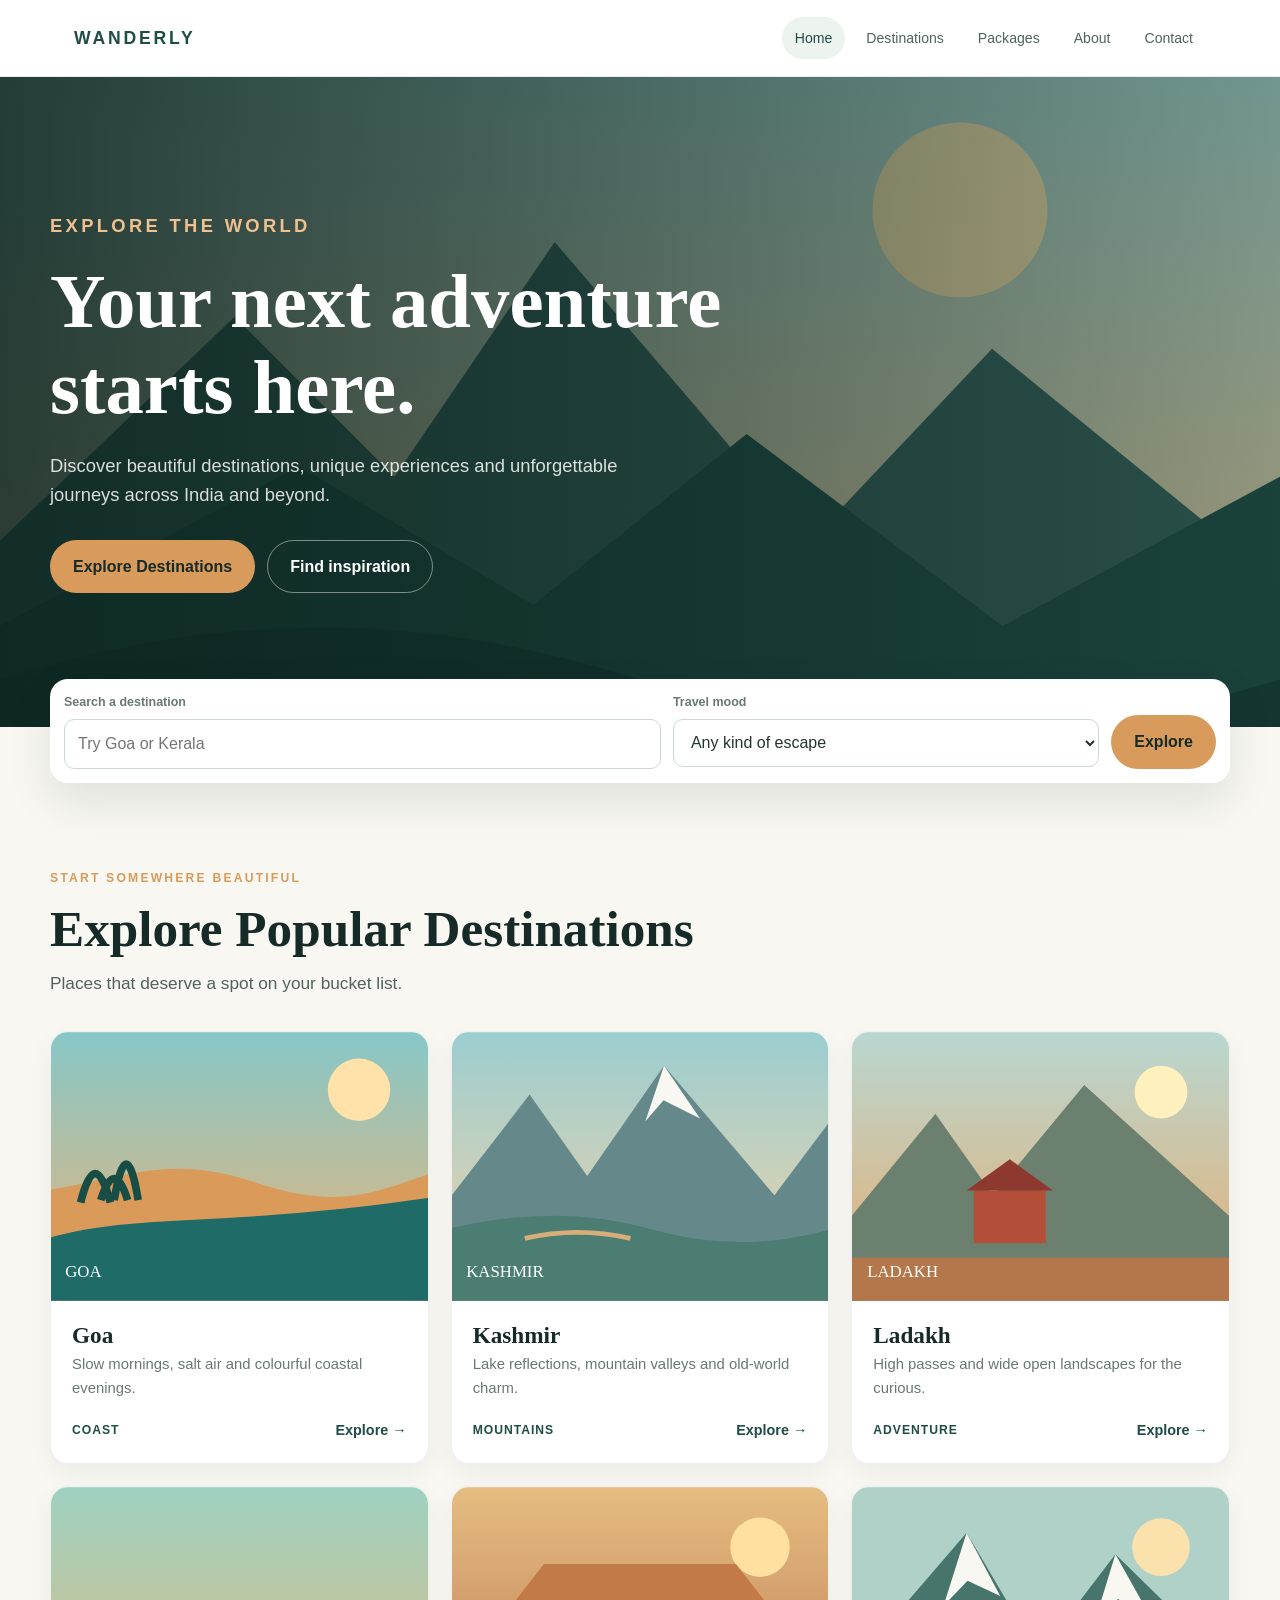
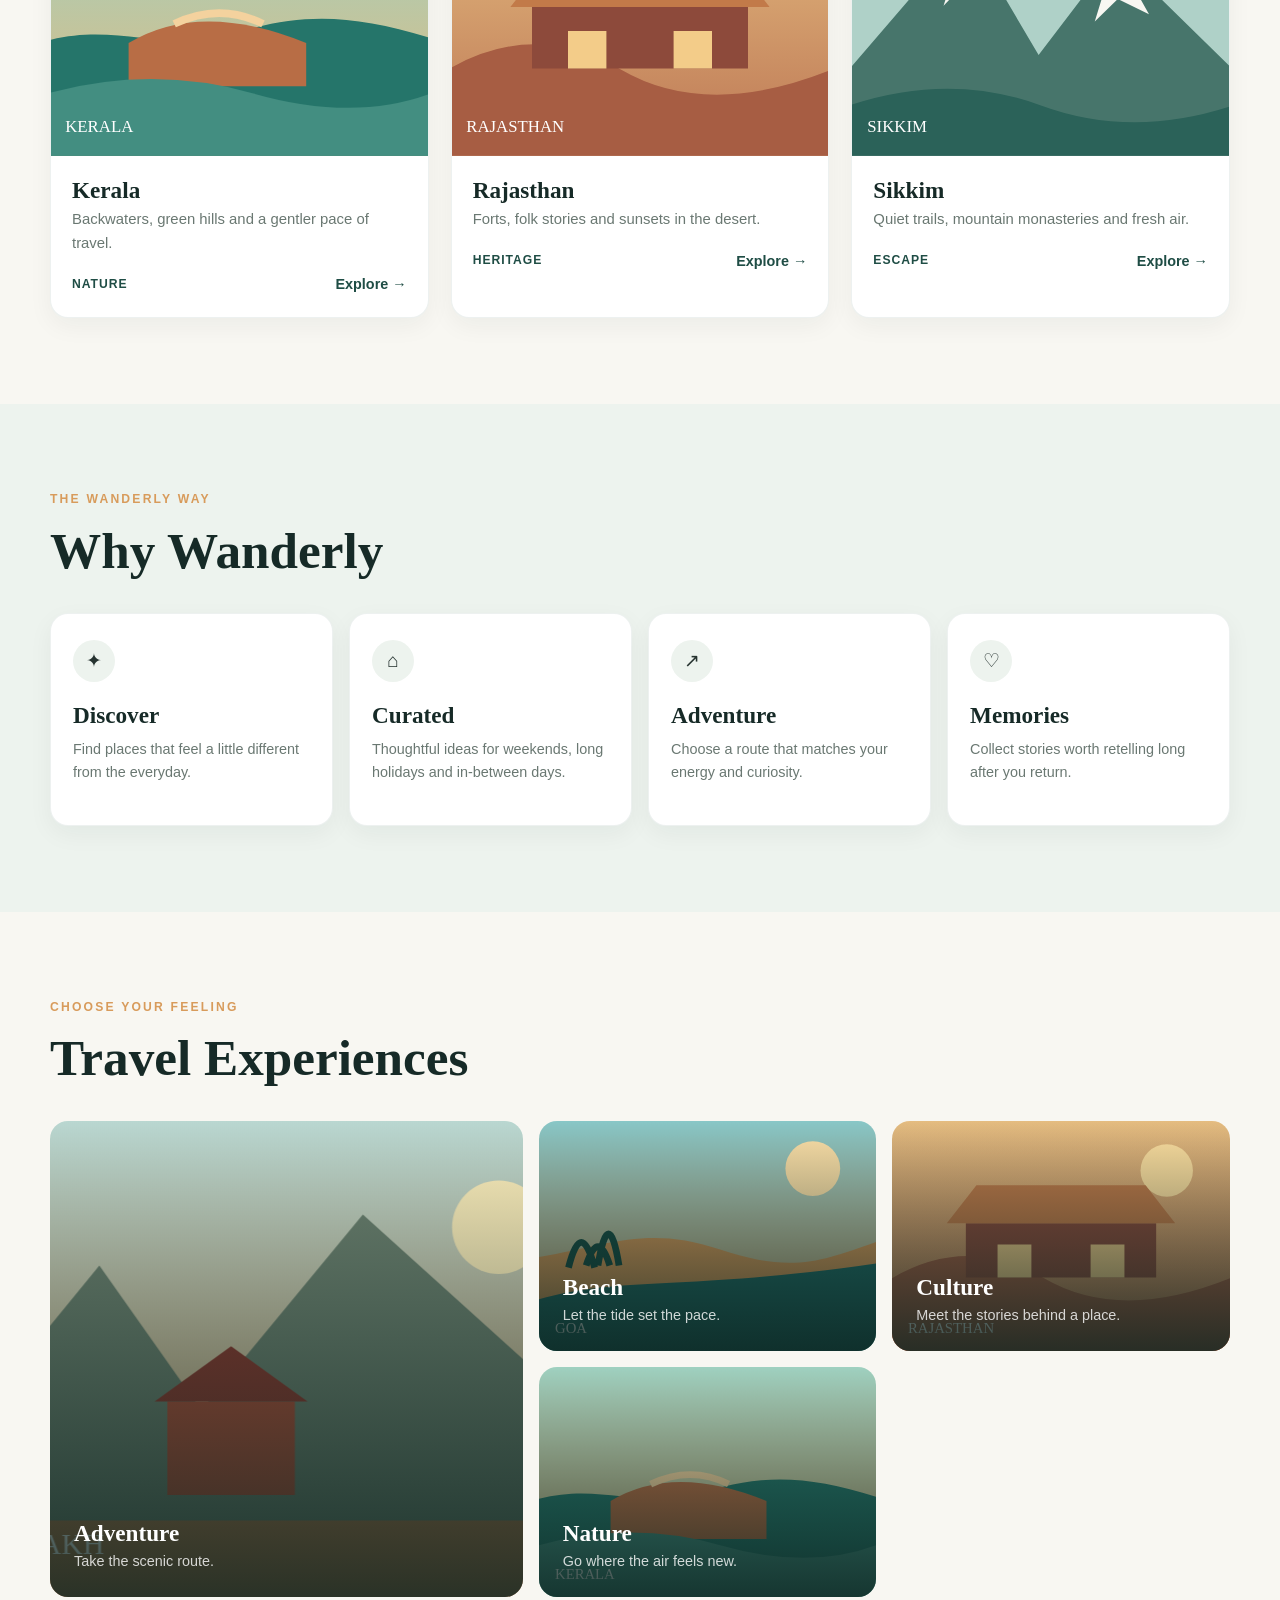
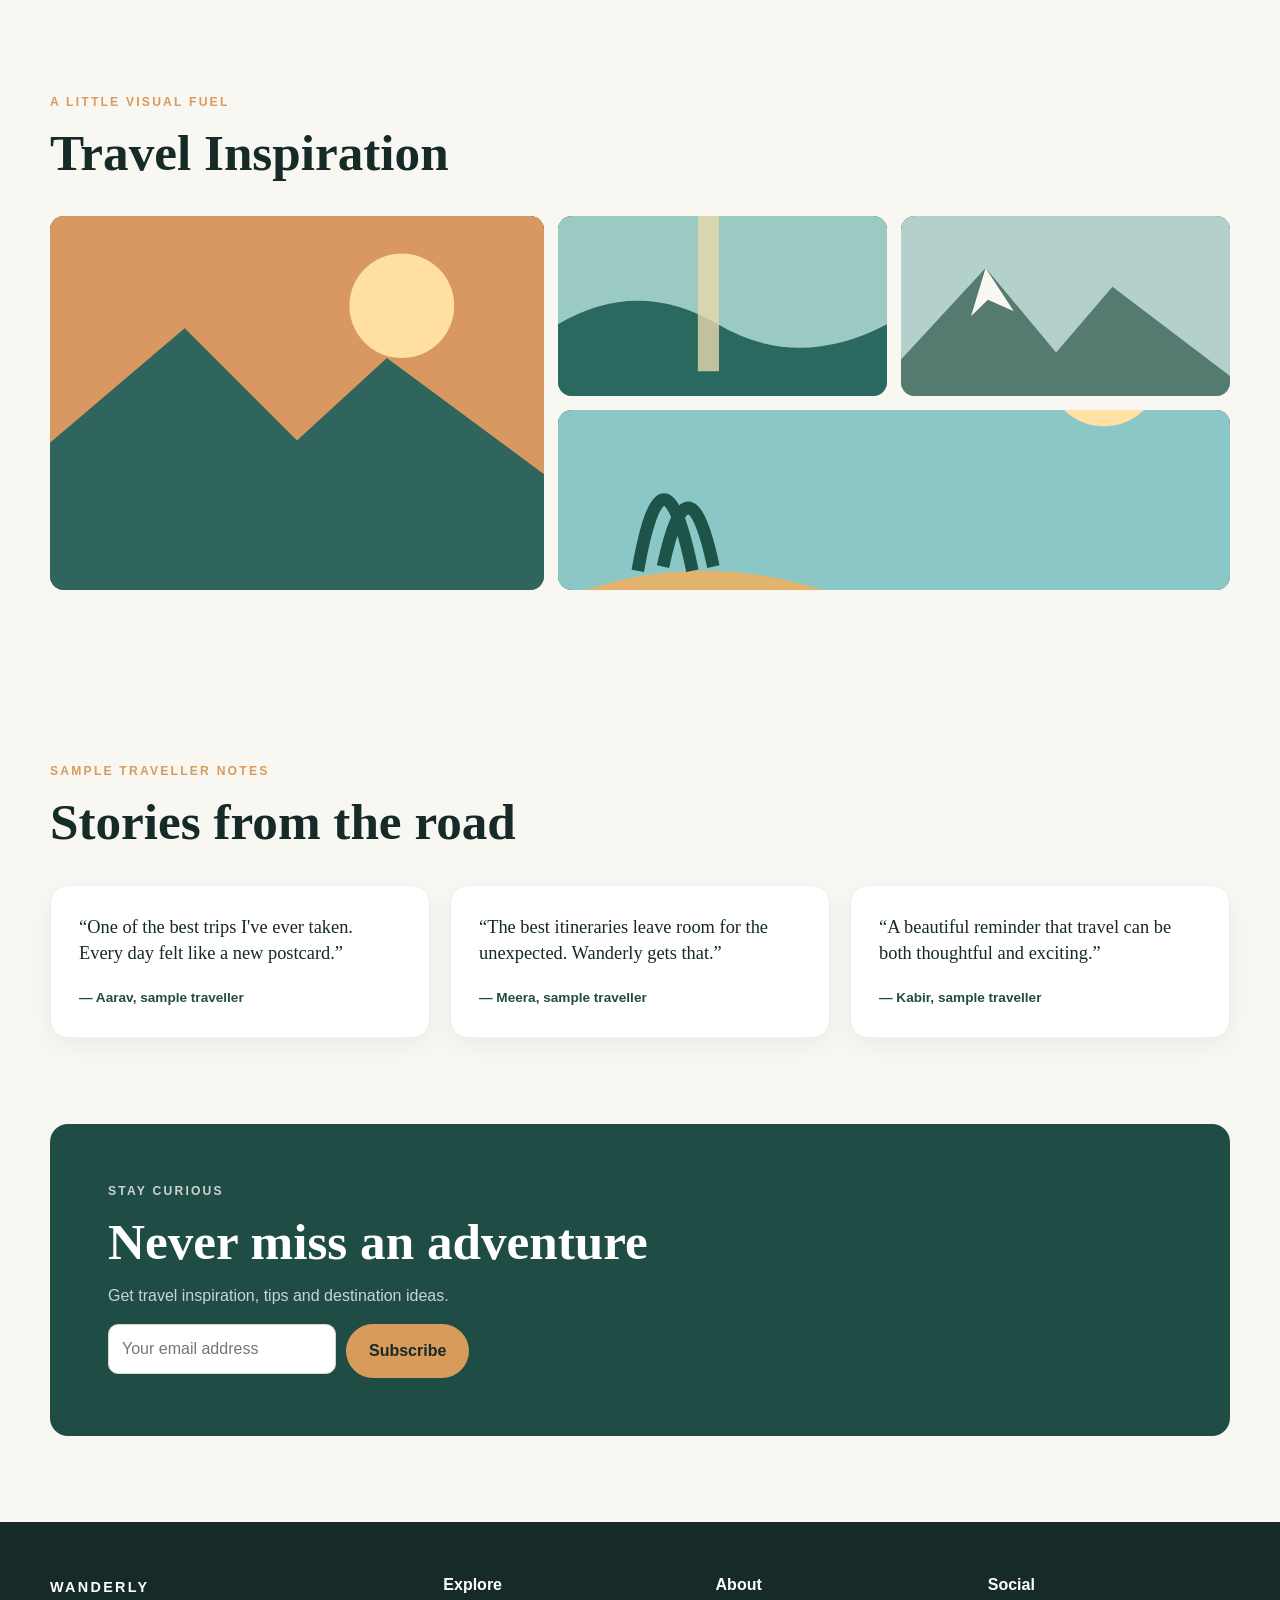
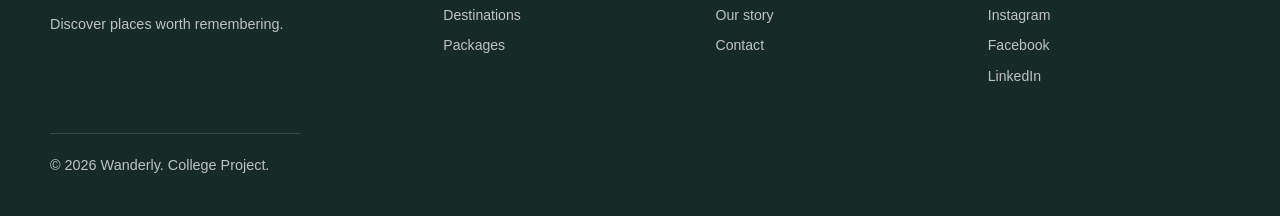
==== index.html @ ec9c9dff "Add Wanderly travel website" ====
<!DOCTYPE html>
<html lang="en">
<head>
  <meta charset="UTF-8">
  <meta name="viewport" content="width=device-width, initial-scale=1.0">
  <meta name="description" content="Wanderly is a student-designed travel explorer for discovering beautiful places in India.">
  <title>Wanderly | Discover places worth remembering</title>
  <link rel="stylesheet" href="css/style.css">
</head>
<body>
  <header class="site-header">
    <nav class="navbar" aria-label="Main navigation">
      <a class="brand" href="index.html">WANDERLY</a>
      <ul class="nav-links">
        <li><a class="active" href="index.html">Home</a></li><li><a href="destinations.html">Destinations</a></li><li><a href="packages.html">Packages</a></li><li><a href="about.html">About</a></li><li><a href="contact.html">Contact</a></li>
      </ul>
    </nav>
  </header>

  <main>
    <section class="hero">
      <div class="container">
        <p class="eyebrow">Explore the world</p>
        <h1>Your next adventure starts here.</h1>
        <p>Discover beautiful destinations, unique experiences and unforgettable journeys across India and beyond.</p>
        <div class="hero-actions"><a class="button" href="destinations.html">Explore Destinations</a><a class="button secondary" href="#inspiration">Find inspiration</a></div>
      </div>
    </section>

    <section class="quick-explore" aria-label="Quick destination search">
      <div class="container">
        <form class="explore-form" action="destinations.html" method="get">
          <label><span>Search a destination</span><input type="search" name="destination" placeholder="Try Goa or Kerala"></label>
          <label><span>Travel mood</span><select name="mood"><option>Any kind of escape</option><option>Beach break</option><option>Mountain air</option><option>Culture and heritage</option></select></label>
          <button class="button" type="submit">Explore</button>
        </form>
      </div>
    </section>

    <section class="section" id="destinations">
      <div class="container">
        <div class="section-heading"><p class="eyebrow">Start somewhere beautiful</p><h2>Explore Popular Destinations</h2><p class="lead">Places that deserve a spot on your bucket list.</p></div>
        <div class="card-grid">
          <article class="destination-card"><img class="card-image" src="images/goa.svg" alt="Illustrated placeholder artwork for Goa"><div class="card-body"><h3>Goa</h3><p>Slow mornings, salt air and colourful coastal evenings.</p><div class="card-meta"><span class="category">Coast</span><a class="text-link" href="destination-goa.html">Explore &rarr;</a></div></div></article>
          <article class="destination-card"><img class="card-image" src="images/kashmir.svg" alt="Illustrated placeholder artwork for Kashmir"><div class="card-body"><h3>Kashmir</h3><p>Lake reflections, mountain valleys and old-world charm.</p><div class="card-meta"><span class="category">Mountains</span><a class="text-link" href="destination-kashmir.html">Explore &rarr;</a></div></div></article>
          <article class="destination-card"><img class="card-image" src="images/ladakh.svg" alt="Illustrated placeholder artwork for Ladakh"><div class="card-body"><h3>Ladakh</h3><p>High passes and wide open landscapes for the curious.</p><div class="card-meta"><span class="category">Adventure</span><a class="text-link" href="destinations.html">Explore &rarr;</a></div></div></article>
          <article class="destination-card"><img class="card-image" src="images/kerala.svg" alt="Illustrated placeholder artwork for Kerala"><div class="card-body"><h3>Kerala</h3><p>Backwaters, green hills and a gentler pace of travel.</p><div class="card-meta"><span class="category">Nature</span><a class="text-link" href="destinations.html">Explore &rarr;</a></div></div></article>
          <article class="destination-card"><img class="card-image" src="images/rajasthan.svg" alt="Illustrated placeholder artwork for Rajasthan"><div class="card-body"><h3>Rajasthan</h3><p>Forts, folk stories and sunsets in the desert.</p><div class="card-meta"><span class="category">Heritage</span><a class="text-link" href="destination-rajasthan.html">Explore &rarr;</a></div></div></article>
          <article class="destination-card"><img class="card-image" src="images/sikkim.svg" alt="Illustrated placeholder artwork for Sikkim"><div class="card-body"><h3>Sikkim</h3><p>Quiet trails, mountain monasteries and fresh air.</p><div class="card-meta"><span class="category">Escape</span><a class="text-link" href="destinations.html">Explore &rarr;</a></div></div></article>
        </div>
      </div>
    </section>

    <section class="section" style="background:#edf3ee">
      <div class="container"><div class="section-heading"><p class="eyebrow">The Wanderly way</p><h2>Why Wanderly</h2></div><div class="feature-grid">
        <article class="feature-card"><div class="feature-icon">✦</div><h3>Discover</h3><p>Find places that feel a little different from the everyday.</p></article>
        <article class="feature-card"><div class="feature-icon">⌂</div><h3>Curated</h3><p>Thoughtful ideas for weekends, long holidays and in-between days.</p></article>
        <article class="feature-card"><div class="feature-icon">↗</div><h3>Adventure</h3><p>Choose a route that matches your energy and curiosity.</p></article>
        <article class="feature-card"><div class="feature-icon">♡</div><h3>Memories</h3><p>Collect stories worth retelling long after you return.</p></article>
      </div></div>
    </section>

    <section class="section"><div class="container"><div class="section-heading"><p class="eyebrow">Choose your feeling</p><h2>Travel Experiences</h2></div><div class="experience-grid">
      <article class="experience-card"><div><h3>Adventure</h3><p>Take the scenic route.</p></div></article><article class="experience-card"><div><h3>Beach</h3><p>Let the tide set the pace.</p></div></article><article class="experience-card"><div><h3>Culture</h3><p>Meet the stories behind a place.</p></div></article><article class="experience-card"><div><h3>Nature</h3><p>Go where the air feels new.</p></div></article>
    </div></div></section>

    <section class="section" id="inspiration" style="padding-top:10px"><div class="container"><div class="section-heading"><p class="eyebrow">A little visual fuel</p><h2>Travel Inspiration</h2></div><div class="gallery-grid"><div class="gallery-item tall"><img src="images/gallery-1.svg" alt="Illustrated mountain and sunset scene"></div><div class="gallery-item"><img src="images/gallery-2.svg" alt="Illustrated green landscape scene"></div><div class="gallery-item"><img src="images/gallery-3.svg" alt="Illustrated snowy mountain scene"></div><div class="gallery-item wide"><img src="images/andaman.svg" alt="Illustrated tropical island scene"></div></div></div></section>

    <section class="section"><div class="container"><div class="section-heading"><p class="eyebrow">Sample traveller notes</p><h2>Stories from the road</h2></div><div class="testimonial-grid"><article class="testimonial-card"><p class="quote">“One of the best trips I've ever taken. Every day felt like a new postcard.”</p><p class="quote-author">— Aarav, sample traveller</p></article><article class="testimonial-card"><p class="quote">“The best itineraries leave room for the unexpected. Wanderly gets that.”</p><p class="quote-author">— Meera, sample traveller</p></article><article class="testimonial-card"><p class="quote">“A beautiful reminder that travel can be both thoughtful and exciting.”</p><p class="quote-author">— Kabir, sample traveller</p></article></div></div></section>

    <section class="section" style="padding-top:0"><div class="container"><div class="newsletter"><p class="eyebrow">Stay curious</p><h2>Never miss an adventure</h2><p>Get travel inspiration, tips and destination ideas.</p><form class="newsletter-form" action="#" method="post"><label class="field"><span class="visually-hidden">Email address</span><input type="email" name="email" placeholder="Your email address" required></label><button class="button" type="submit">Subscribe</button></form></div></div></section>
  </main>

  <footer class="site-footer"><div class="container"><div class="footer-grid"><div><p class="footer-brand">WANDERLY</p><p>Discover places worth remembering.</p></div><div><h3>Explore</h3><ul><li><a href="destinations.html">Destinations</a></li><li><a href="packages.html">Packages</a></li></ul></div><div><h3>About</h3><ul><li><a href="about.html">Our story</a></li><li><a href="contact.html">Contact</a></li></ul></div><div><h3>Social</h3><ul><li><a href="#">Instagram</a></li><li><a href="#">Facebook</a></li><li><a href="#">LinkedIn</a></li></ul></div></div><p class="copyright">© 2026 Wanderly. College Project.</p></div></footer>
</body>
</html>
---- css/style.css ----
:root {
  --primary: #1F4D45;
  --dark: #162A27;
  --accent: #D89B5B;
  --background: #F8F7F2;
  --text: #263330;
  --white: #FFFFFF;
  --muted: #6A7872;
  --line: #DDE4DE;
  --shadow: 0 18px 45px rgba(22, 42, 39, 0.10);
  --radius: 18px;
}

* { box-sizing: border-box; }
html { scroll-behavior: smooth; }
body {
  margin: 0;
  background: var(--background);
  color: var(--text);
  font-family: "Trebuchet MS", Arial, sans-serif;
  line-height: 1.6;
}
a { color: inherit; text-decoration: none; }
img { display: block; max-width: 100%; }
button, input, select, textarea { font: inherit; }
button, .button { cursor: pointer; }
.visually-hidden { position: absolute; width: 1px; height: 1px; padding: 0; margin: -1px; overflow: hidden; clip: rect(0, 0, 0, 0); white-space: nowrap; border: 0; }
:focus-visible { outline: 3px solid var(--accent); outline-offset: 3px; }

.site-header {
  position: relative;
  z-index: 10;
  background: var(--white);
  border-bottom: 1px solid rgba(31, 77, 69, 0.10);
}
.navbar {
  max-width: 1180px;
  min-height: 76px;
  padding: 0 24px;
  margin: auto;
  display: flex;
  align-items: center;
  justify-content: space-between;
  gap: 24px;
}
.brand {
  color: var(--primary);
  font-size: 1.1rem;
  font-weight: bold;
  letter-spacing: .16em;
}
.nav-links { display: flex; align-items: center; gap: 8px; list-style: none; padding: 0; margin: 0; }
.nav-links a { display: block; padding: 10px 13px; color: #53625d; font-size: .88rem; border-radius: 999px; transition: background .2s, color .2s; }
.nav-links a:hover, .nav-links a.active { color: var(--primary); background: #edf3ee; }

.container { width: min(1180px, calc(100% - 48px)); margin: auto; }
.section { padding: 86px 0; }
.section-heading { max-width: 660px; margin-bottom: 34px; }
.eyebrow { color: var(--accent); font-size: .76rem; font-weight: bold; letter-spacing: .18em; text-transform: uppercase; }
h1, h2, h3, p { margin-top: 0; }
h1, h2, h3 { color: var(--dark); font-family: Georgia, "Times New Roman", serif; line-height: 1.12; }
h1 { font-size: clamp(2.6rem, 6vw, 5.5rem); margin-bottom: 20px; }
h2 { font-size: clamp(2rem, 4vw, 3.3rem); margin-bottom: 12px; }
h3 { font-size: 1.45rem; margin-bottom: 10px; }
.lead { color: #52615b; font-size: 1.08rem; }
.muted { color: var(--muted); }
.button { display: inline-block; border: 1px solid transparent; border-radius: 999px; padding: 13px 22px; background: var(--accent); color: var(--dark); font-weight: bold; transition: transform .2s, box-shadow .2s, background .2s; }
.button:hover { transform: translateY(-2px); box-shadow: 0 9px 20px rgba(216, 155, 91, .28); background: #e7ab6a; }
.button.secondary { color: var(--primary); background: transparent; border-color: rgba(31, 77, 69, .28); }
.button.secondary:hover { background: #edf3ee; box-shadow: none; }

.hero {
  min-height: 650px;
  display: flex;
  align-items: center;
  color: var(--white);
  background: linear-gradient(90deg, rgba(12, 35, 31, .84), rgba(12, 35, 31, .28)), url("../images/hero.svg") center/cover;
}
.hero h1, .hero h2 { color: var(--white); max-width: 720px; }
.hero p { max-width: 570px; color: rgba(255,255,255,.84); font-size: 1.15rem; }
.hero .eyebrow { color: #f0c18f; }
.hero-actions { display: flex; align-items: center; flex-wrap: wrap; gap: 12px; margin-top: 30px; }
.hero-actions .secondary { color: var(--white); border-color: rgba(255,255,255,.45); }

.quick-explore { position: relative; margin-top: -48px; z-index: 2; }
.explore-form { display: grid; grid-template-columns: 1.4fr 1fr auto; gap: 12px; padding: 14px; background: var(--white); border-radius: var(--radius); box-shadow: var(--shadow); }
.field, .explore-form label { display: block; }
.field span, .explore-form label span { display: block; margin-bottom: 6px; color: var(--muted); font-size: .78rem; font-weight: bold; }
input, select, textarea { width: 100%; min-height: 48px; padding: 11px 13px; color: var(--text); background: var(--white); border: 1px solid #ccd8d0; border-radius: 10px; }
textarea { min-height: 132px; resize: vertical; }
input:hover, select:hover, textarea:hover { border-color: var(--primary); }
.explore-form .button { align-self: end; min-height: 48px; }

.card-grid { display: grid; grid-template-columns: repeat(3, 1fr); gap: 22px; }
.destination-card, .package-card, .feature-card, .testimonial-card, .contact-card { background: var(--white); border: 1px solid rgba(31,77,69,.08); border-radius: var(--radius); box-shadow: 0 8px 24px rgba(22,42,39,.05); overflow: hidden; transition: transform .25s, box-shadow .25s; }
.destination-card:hover, .package-card:hover { transform: translateY(-7px); box-shadow: var(--shadow); }
.card-image { width: 100%; aspect-ratio: 1.4 / 1; object-fit: cover; transition: transform .35s; }
.destination-card:hover .card-image { transform: scale(1.04); }
.card-body { padding: 21px; }
.card-body h3 { margin-bottom: 5px; }
.card-body p { color: var(--muted); font-size: .93rem; }
.card-meta { display: flex; align-items: center; justify-content: space-between; gap: 12px; margin-top: 18px; }
.category { color: var(--primary); font-size: .76rem; font-weight: bold; letter-spacing: .08em; text-transform: uppercase; }
.text-link { color: var(--primary); font-weight: bold; font-size: .9rem; }
.text-link:hover { color: var(--accent); }

.feature-grid { display: grid; grid-template-columns: repeat(4, 1fr); gap: 16px; }
.feature-card { padding: 26px 22px; }
.feature-icon { width: 42px; height: 42px; display: grid; place-items: center; margin-bottom: 20px; border-radius: 50%; background: #edf3ee; font-size: 1.2rem; }
.feature-card p { color: var(--muted); font-size: .9rem; }

.experience-grid { display: grid; grid-template-columns: 1.4fr 1fr 1fr; grid-template-rows: 230px 230px; gap: 16px; }
.experience-card { position: relative; min-height: 180px; display: flex; align-items: end; padding: 24px; color: var(--white); overflow: hidden; border-radius: var(--radius); background: center/cover; }
.experience-card::before { content: ""; position: absolute; inset: 0; background: linear-gradient(0deg, rgba(12,35,31,.82), rgba(12,35,31,0)); }
.experience-card > div { position: relative; z-index: 1; }
.experience-card h3 { color: var(--white); margin-bottom: 4px; }
.experience-card p { margin-bottom: 0; color: rgba(255,255,255,.8); font-size: .9rem; }
.experience-card:first-child { grid-row: span 2; background-image: url("../images/ladakh.svg"); }
.experience-card:nth-child(2) { background-image: url("../images/goa.svg"); }
.experience-card:nth-child(3) { background-image: url("../images/rajasthan.svg"); }
.experience-card:nth-child(4) { background-image: url("../images/kerala.svg"); }

.gallery-grid { display: grid; grid-template-columns: 1.2fr .8fr .8fr; grid-auto-rows: 180px; gap: 14px; }
.gallery-item { overflow: hidden; border-radius: 14px; background: var(--primary); }
.gallery-item img { width: 100%; height: 100%; object-fit: cover; transition: transform .3s; }
.gallery-item:hover img { transform: scale(1.05); }
.gallery-item.tall { grid-row: span 2; }
.gallery-item.wide { grid-column: span 2; }

.testimonial-grid { display: grid; grid-template-columns: repeat(3, 1fr); gap: 20px; }
.testimonial-card { padding: 28px; }
.quote { color: var(--dark); font: 1.15rem/1.45 Georgia, serif; }
.quote-author { margin: 20px 0 0; color: var(--primary); font-size: .85rem; font-weight: bold; }
.newsletter { padding: 58px; color: var(--white); background: var(--primary); border-radius: var(--radius); }
.newsletter h2 { color: var(--white); }
.newsletter p { color: rgba(255,255,255,.76); }
.newsletter-form { display: flex; max-width: 560px; gap: 10px; }
.newsletter-form input { flex: 1; }

.page-banner { padding: 86px 0 75px; background: linear-gradient(135deg, #e7efe7, #f8f7f2); border-bottom: 1px solid var(--line); }
.page-banner h1 { max-width: 780px; font-size: clamp(2.8rem, 6vw, 5rem); }
.page-banner p { max-width: 620px; color: var(--muted); font-size: 1.1rem; }
.destinations-grid { grid-template-columns: repeat(4, 1fr); }

.package-card { padding: 25px; }
.package-top { display: flex; align-items: start; justify-content: space-between; gap: 12px; }
.price { color: var(--primary); font: bold 1.35rem Georgia, serif; white-space: nowrap; }
.duration { color: var(--accent); font-size: .83rem; font-weight: bold; }
.package-card ul { padding-left: 19px; margin: 17px 0 23px; color: var(--muted); font-size: .9rem; }
.package-card li { margin-bottom: 5px; }
.note { padding: 16px 18px; margin-top: 25px; color: #6b4a2e; background: #fbf0e2; border-left: 4px solid var(--accent); border-radius: 8px; font-size: .9rem; }

.detail-hero { min-height: 470px; display: flex; align-items: end; padding: 80px 0; color: var(--white); background: linear-gradient(0deg, rgba(12,35,31,.82), rgba(12,35,31,.08)), center/cover; }
.detail-hero.go { background-image: linear-gradient(0deg, rgba(12,35,31,.82), rgba(12,35,31,.08)), url("../images/goa.svg"); }
.detail-hero.kashmir { background-image: linear-gradient(0deg, rgba(12,35,31,.82), rgba(12,35,31,.08)), url("../images/kashmir.svg"); }
.detail-hero.rajasthan { background-image: linear-gradient(0deg, rgba(12,35,31,.82), rgba(12,35,31,.08)), url("../images/rajasthan.svg"); }
.detail-hero h1 { color: var(--white); margin-bottom: 8px; }
.detail-hero p { max-width: 580px; margin-bottom: 0; font-size: 1.25rem; color: rgba(255,255,255,.86); }
.detail-layout { display: grid; grid-template-columns: 1.35fr .65fr; gap: 60px; align-items: start; }
.detail-section { margin-bottom: 46px; }
.detail-section h2 { font-size: 2.1rem; }
.highlight-grid { display: grid; grid-template-columns: repeat(4, 1fr); gap: 10px; margin: 24px 0 0; }
.highlight { padding: 18px 14px; text-align: center; color: var(--primary); background: #edf3ee; border-radius: 12px; font-weight: bold; font-size: .88rem; }
.place-list { display: grid; grid-template-columns: repeat(2, 1fr); gap: 11px; padding: 0; list-style: none; }
.place-list li { padding: 15px 17px; background: var(--white); border: 1px solid var(--line); border-radius: 10px; }
.itinerary { width: 100%; border-collapse: collapse; background: var(--white); border-radius: 12px; overflow: hidden; box-shadow: 0 8px 25px rgba(22,42,39,.05); }
.itinerary th, .itinerary td { padding: 16px; text-align: left; border-bottom: 1px solid var(--line); vertical-align: top; }
.itinerary th { color: var(--white); background: var(--primary); font-size: .85rem; }
.itinerary tr:last-child td { border-bottom: 0; }
.detail-aside { position: sticky; top: 25px; padding: 25px; background: var(--white); border-radius: var(--radius); box-shadow: var(--shadow); }
.detail-aside h3 { margin-bottom: 14px; }
.detail-aside p { color: var(--muted); font-size: .92rem; }
.detail-aside .button { width: 100%; text-align: center; }

.about-grid, .contact-layout { display: grid; grid-template-columns: 1fr 1fr; gap: 60px; align-items: start; }
.about-image { min-height: 470px; border-radius: var(--radius); background: url("../images/meghalaya.svg") center/cover; box-shadow: var(--shadow); }
.story-copy p { color: var(--muted); font-size: 1.05rem; }
.simple-cards { display: grid; grid-template-columns: repeat(3, 1fr); gap: 16px; margin-top: 42px; }
.simple-card { padding: 23px; background: var(--white); border: 1px solid var(--line); border-radius: var(--radius); }
.simple-card p { margin-bottom: 0; color: var(--muted); font-size: .9rem; }
.contact-card { padding: 30px; }
.contact-card h2 { font-size: 2rem; }
.contact-form { display: grid; grid-template-columns: 1fr 1fr; gap: 18px; }
.contact-form .full { grid-column: 1 / -1; }
.radio-group { display: flex; flex-wrap: wrap; gap: 15px; padding: 11px 0; }
.radio-group label { display: flex; align-items: center; gap: 7px; color: var(--muted); font-size: .9rem; }
.radio-group input { width: auto; min-height: auto; accent-color: var(--primary); }

.site-footer { padding: 54px 0 24px; color: rgba(255,255,255,.72); background: var(--dark); }
.footer-grid { display: grid; grid-template-columns: 1.5fr repeat(3, 1fr); gap: 30px; padding-bottom: 38px; }
.site-footer h3 { color: var(--white); font: bold 1rem "Trebuchet MS", sans-serif; }
.site-footer p { max-width: 250px; font-size: .9rem; }
.site-footer ul { padding: 0; margin: 0; list-style: none; }
.site-footer li { margin-bottom: 8px; font-size: .88rem; }
.site-footer a:hover { color: var(--accent); }
.footer-brand { color: var(--white); font-size: 1.15rem; font-weight: bold; letter-spacing: .16em; }
.copyright { padding-top: 20px; border-top: 1px solid rgba(255,255,255,.14); font-size: .8rem; }

@media (max-width: 960px) {
  .destinations-grid { grid-template-columns: repeat(3, 1fr); }
  .feature-grid { grid-template-columns: repeat(2, 1fr); }
  .detail-layout, .about-grid, .contact-layout { grid-template-columns: 1fr; gap: 35px; }
  .detail-aside { position: static; }
  .about-image { min-height: 350px; order: -1; }
  .footer-grid { grid-template-columns: 1.5fr 1fr 1fr; }
  .footer-grid > :first-child { grid-column: 1 / -1; }
}
@media (max-width: 768px) {
  .navbar { min-height: auto; padding-top: 18px; padding-bottom: 14px; align-items: start; flex-direction: column; gap: 13px; }
  .nav-links { width: 100%; flex-wrap: wrap; gap: 2px; }
  .nav-links a { padding: 7px 10px; font-size: .8rem; }
  .section { padding: 62px 0; }
  .container { width: min(100% - 32px, 600px); }
  .hero { min-height: 580px; }
  .explore-form, .card-grid, .destinations-grid, .testimonial-grid { grid-template-columns: 1fr 1fr; }
  .explore-form { padding: 18px; }
  .explore-form label:first-child { grid-column: 1 / -1; }
  .explore-form .button { width: 100%; }
  .experience-grid { grid-template-columns: 1fr 1fr; grid-template-rows: 210px 180px 180px; }
  .experience-card:first-child { grid-row: span 1; grid-column: 1 / -1; }
  .newsletter { padding: 35px 25px; }
  .newsletter-form { flex-direction: column; }
  .gallery-grid { grid-template-columns: 1fr 1fr; grid-auto-rows: 150px; }
  .gallery-item.tall { grid-row: span 1; }
  .gallery-item.wide { grid-column: span 2; }
  .highlight-grid { grid-template-columns: repeat(2, 1fr); }
  .simple-cards { grid-template-columns: 1fr; }
}
@media (max-width: 520px) {
  .card-grid, .destinations-grid, .testimonial-grid, .feature-grid, .contact-form { grid-template-columns: 1fr; }
  .contact-form .full { grid-column: auto; }
  .explore-form { grid-template-columns: 1fr; }
  .explore-form label:first-child { grid-column: auto; }
  .experience-grid { grid-template-columns: 1fr; grid-template-rows: repeat(4, 190px); }
  .experience-card:first-child { grid-column: auto; }
  .footer-grid { grid-template-columns: 1fr 1fr; }
  .footer-grid > :first-child { grid-column: 1 / -1; }
  .place-list { grid-template-columns: 1fr; }
  .itinerary { font-size: .85rem; }
  .itinerary th, .itinerary td { padding: 11px 9px; }
}
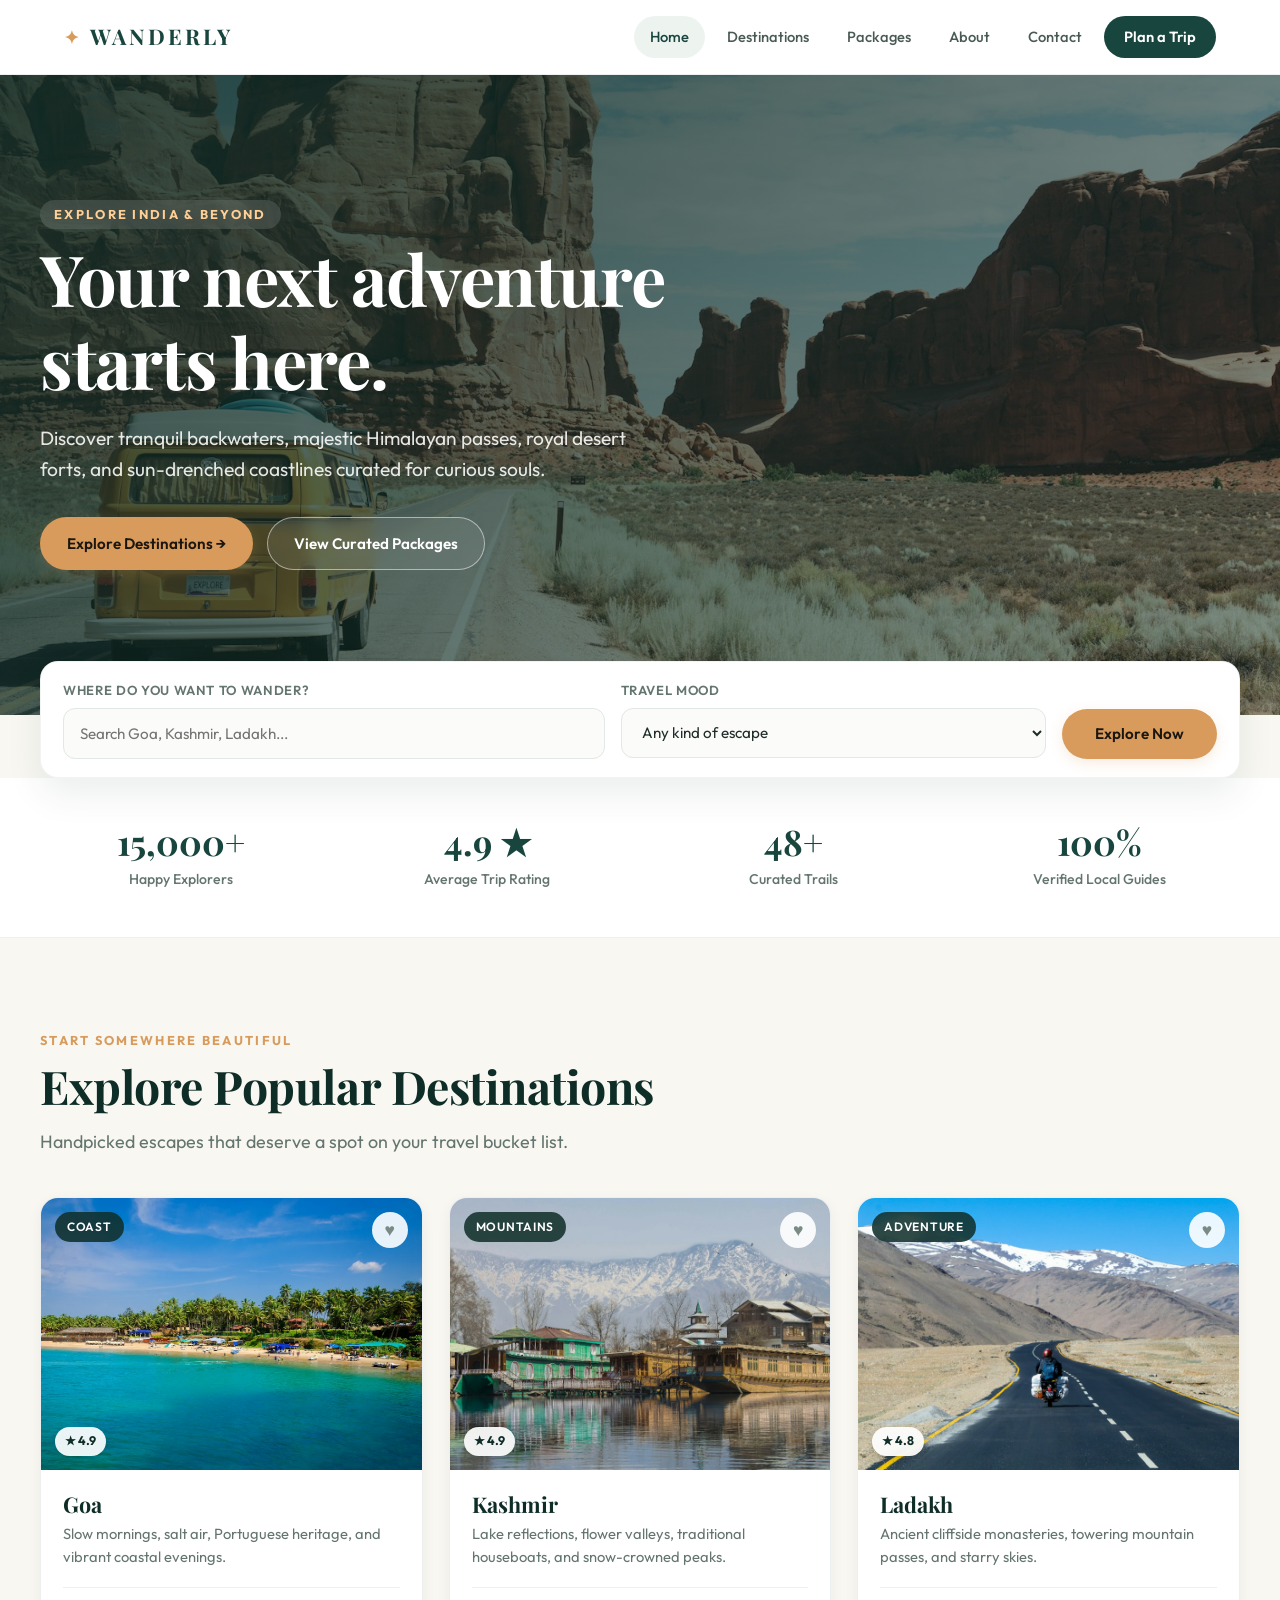
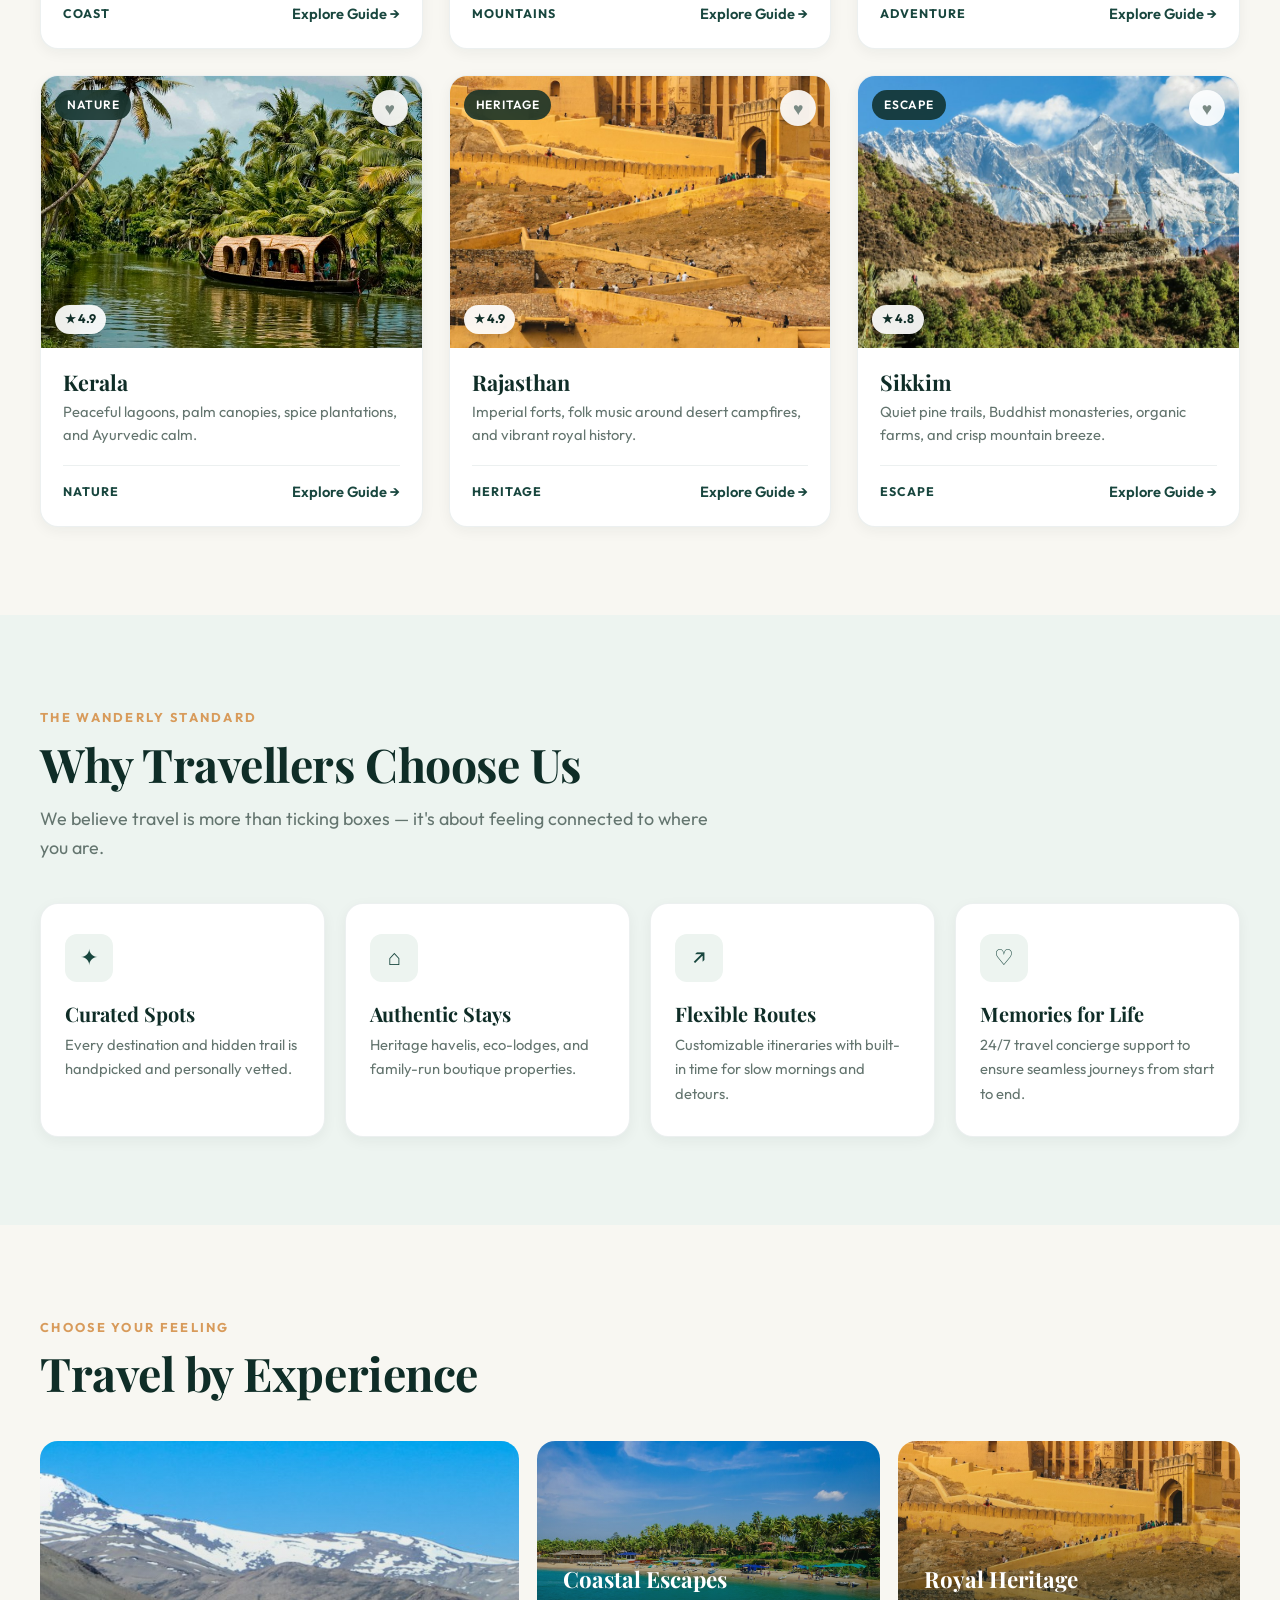
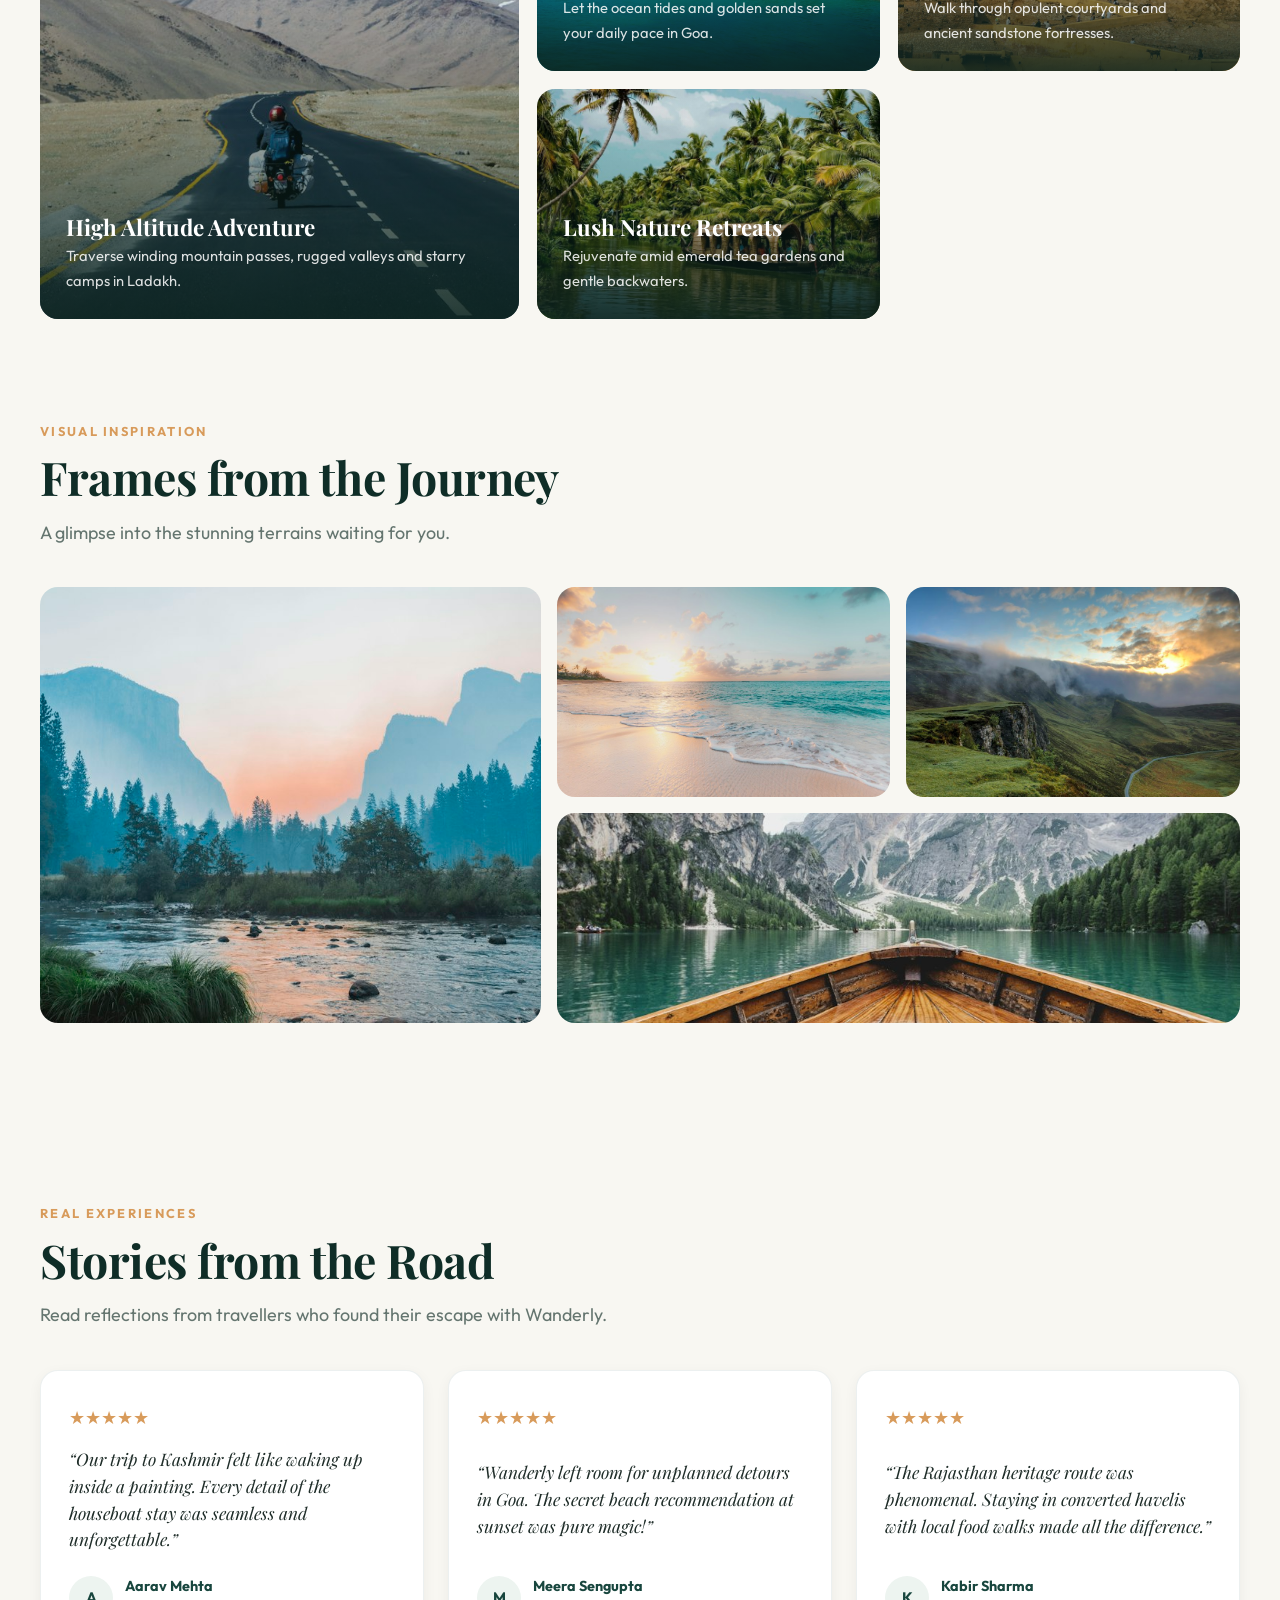
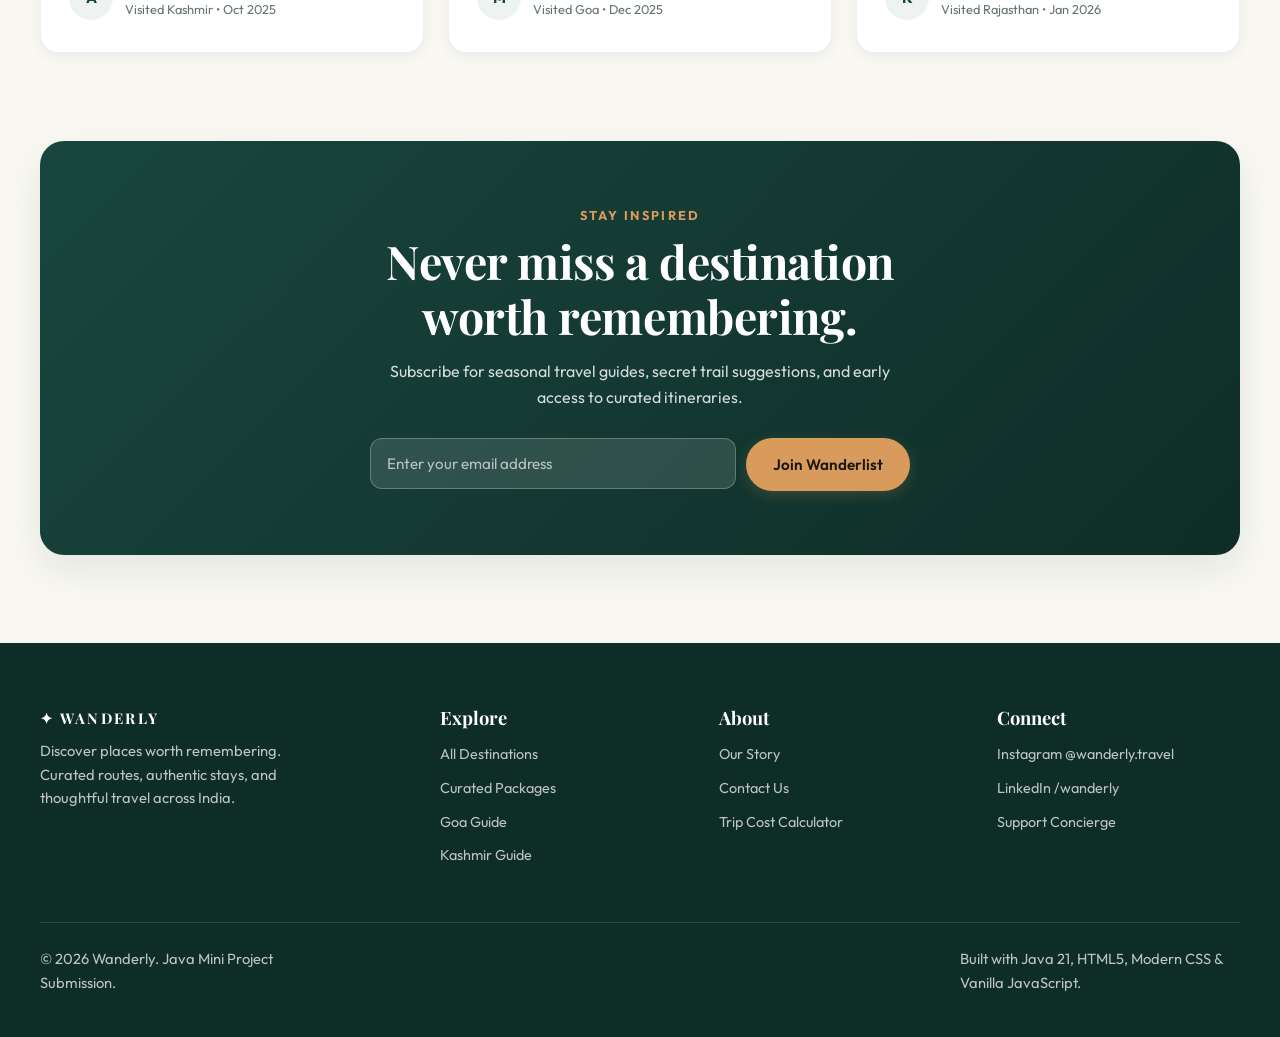
==== commit 4ebccfba: "Enhance Wanderly travel website with high-definition photography, interactive features, responsive m" ====
--- a/index.html
+++ b/index.html
@@ -3,74 +3,422 @@
 <head>
   <meta charset="UTF-8">
   <meta name="viewport" content="width=device-width, initial-scale=1.0">
-  <meta name="description" content="Wanderly is a student-designed travel explorer for discovering beautiful places in India.">
-  <title>Wanderly | Discover places worth remembering</title>
+  <meta name="description" content="Wanderly is an authentic travel explorer designed to discover unforgettable destinations across India.">
+  <title>Wanderly | Discover Places Worth Remembering</title>
   <link rel="stylesheet" href="css/style.css">
+  <link rel="icon" href="data:image/svg+xml,<svg xmlns='http://www.w3.org/2000/svg' viewBox='0 0 100 100'><text y='.9em' font-size='90'>🧭</text></svg>">
 </head>
 <body>
+  <!-- Header & Navigation -->
   <header class="site-header">
     <nav class="navbar" aria-label="Main navigation">
-      <a class="brand" href="index.html">WANDERLY</a>
+      <a class="brand" href="index.html">
+        <span class="brand-icon">✦</span> WANDERLY
+      </a>
+      <button class="nav-toggle" id="navToggle" aria-label="Toggle navigation menu" aria-expanded="false">
+        <span></span><span></span><span></span>
+      </button>
       <ul class="nav-links">
-        <li><a class="active" href="index.html">Home</a></li><li><a href="destinations.html">Destinations</a></li><li><a href="packages.html">Packages</a></li><li><a href="about.html">About</a></li><li><a href="contact.html">Contact</a></li>
+        <li><a class="active" href="index.html">Home</a></li>
+        <li><a href="destinations.html">Destinations</a></li>
+        <li><a href="packages.html">Packages</a></li>
+        <li><a href="about.html">About</a></li>
+        <li><a href="contact.html">Contact</a></li>
+        <li><a class="nav-cta" href="contact.html">Plan a Trip</a></li>
       </ul>
     </nav>
   </header>
 
   <main>
+    <!-- Hero Section -->
     <section class="hero">
       <div class="container">
-        <p class="eyebrow">Explore the world</p>
+        <span class="eyebrow">Explore India & Beyond</span>
         <h1>Your next adventure starts here.</h1>
-        <p>Discover beautiful destinations, unique experiences and unforgettable journeys across India and beyond.</p>
-        <div class="hero-actions"><a class="button" href="destinations.html">Explore Destinations</a><a class="button secondary" href="#inspiration">Find inspiration</a></div>
-      </div>
-    </section>
-
+        <p>Discover tranquil backwaters, majestic Himalayan passes, royal desert forts, and sun-drenched coastlines curated for curious souls.</p>
+        <div class="hero-actions">
+          <a class="button" href="destinations.html">Explore Destinations &rarr;</a>
+          <a class="button secondary" href="packages.html">View Curated Packages</a>
+        </div>
+      </div>
+    </section>
+
+    <!-- Quick Search Widget -->
     <section class="quick-explore" aria-label="Quick destination search">
       <div class="container">
         <form class="explore-form" action="destinations.html" method="get">
-          <label><span>Search a destination</span><input type="search" name="destination" placeholder="Try Goa or Kerala"></label>
-          <label><span>Travel mood</span><select name="mood"><option>Any kind of escape</option><option>Beach break</option><option>Mountain air</option><option>Culture and heritage</option></select></label>
-          <button class="button" type="submit">Explore</button>
+          <label class="field">
+            <span>Where do you want to wander?</span>
+            <input type="search" name="destination" placeholder="Search Goa, Kashmir, Ladakh...">
+          </label>
+          <label class="field">
+            <span>Travel mood</span>
+            <select name="mood">
+              <option value="">Any kind of escape</option>
+              <option value="beach break">Beach & Coastal break</option>
+              <option value="mountain air">Mountain & High altitudes</option>
+              <option value="culture and heritage">Royal Heritage & Forts</option>
+              <option value="nature">Nature & Backwaters</option>
+            </select>
+          </label>
+          <button class="button" type="submit">Explore Now</button>
         </form>
       </div>
     </section>
 
+    <!-- Stats / Trust Metrics -->
+    <section class="stats-strip" aria-label="Platform metrics">
+      <div class="container">
+        <div class="stats-grid">
+          <div class="stat-item">
+            <span class="stat-num">15,000+</span>
+            <span class="stat-label">Happy Explorers</span>
+          </div>
+          <div class="stat-item">
+            <span class="stat-num">4.9 ★</span>
+            <span class="stat-label">Average Trip Rating</span>
+          </div>
+          <div class="stat-item">
+            <span class="stat-num">48+</span>
+            <span class="stat-label">Curated Trails</span>
+          </div>
+          <div class="stat-item">
+            <span class="stat-num">100%</span>
+            <span class="stat-label">Verified Local Guides</span>
+          </div>
+        </div>
+      </div>
+    </section>
+
+    <!-- Popular Destinations Section -->
     <section class="section" id="destinations">
       <div class="container">
-        <div class="section-heading"><p class="eyebrow">Start somewhere beautiful</p><h2>Explore Popular Destinations</h2><p class="lead">Places that deserve a spot on your bucket list.</p></div>
+        <div class="section-heading">
+          <span class="eyebrow">Start Somewhere Beautiful</span>
+          <h2>Explore Popular Destinations</h2>
+          <p class="lead">Handpicked escapes that deserve a spot on your travel bucket list.</p>
+        </div>
         <div class="card-grid">
-          <article class="destination-card"><img class="card-image" src="images/goa.svg" alt="Illustrated placeholder artwork for Goa"><div class="card-body"><h3>Goa</h3><p>Slow mornings, salt air and colourful coastal evenings.</p><div class="card-meta"><span class="category">Coast</span><a class="text-link" href="destination-goa.html">Explore &rarr;</a></div></div></article>
-          <article class="destination-card"><img class="card-image" src="images/kashmir.svg" alt="Illustrated placeholder artwork for Kashmir"><div class="card-body"><h3>Kashmir</h3><p>Lake reflections, mountain valleys and old-world charm.</p><div class="card-meta"><span class="category">Mountains</span><a class="text-link" href="destination-kashmir.html">Explore &rarr;</a></div></div></article>
-          <article class="destination-card"><img class="card-image" src="images/ladakh.svg" alt="Illustrated placeholder artwork for Ladakh"><div class="card-body"><h3>Ladakh</h3><p>High passes and wide open landscapes for the curious.</p><div class="card-meta"><span class="category">Adventure</span><a class="text-link" href="destinations.html">Explore &rarr;</a></div></div></article>
-          <article class="destination-card"><img class="card-image" src="images/kerala.svg" alt="Illustrated placeholder artwork for Kerala"><div class="card-body"><h3>Kerala</h3><p>Backwaters, green hills and a gentler pace of travel.</p><div class="card-meta"><span class="category">Nature</span><a class="text-link" href="destinations.html">Explore &rarr;</a></div></div></article>
-          <article class="destination-card"><img class="card-image" src="images/rajasthan.svg" alt="Illustrated placeholder artwork for Rajasthan"><div class="card-body"><h3>Rajasthan</h3><p>Forts, folk stories and sunsets in the desert.</p><div class="card-meta"><span class="category">Heritage</span><a class="text-link" href="destination-rajasthan.html">Explore &rarr;</a></div></div></article>
-          <article class="destination-card"><img class="card-image" src="images/sikkim.svg" alt="Illustrated placeholder artwork for Sikkim"><div class="card-body"><h3>Sikkim</h3><p>Quiet trails, mountain monasteries and fresh air.</p><div class="card-meta"><span class="category">Escape</span><a class="text-link" href="destinations.html">Explore &rarr;</a></div></div></article>
-        </div>
-      </div>
-    </section>
-
-    <section class="section" style="background:#edf3ee">
-      <div class="container"><div class="section-heading"><p class="eyebrow">The Wanderly way</p><h2>Why Wanderly</h2></div><div class="feature-grid">
-        <article class="feature-card"><div class="feature-icon">✦</div><h3>Discover</h3><p>Find places that feel a little different from the everyday.</p></article>
-        <article class="feature-card"><div class="feature-icon">⌂</div><h3>Curated</h3><p>Thoughtful ideas for weekends, long holidays and in-between days.</p></article>
-        <article class="feature-card"><div class="feature-icon">↗</div><h3>Adventure</h3><p>Choose a route that matches your energy and curiosity.</p></article>
-        <article class="feature-card"><div class="feature-icon">♡</div><h3>Memories</h3><p>Collect stories worth retelling long after you return.</p></article>
-      </div></div>
-    </section>
-
-    <section class="section"><div class="container"><div class="section-heading"><p class="eyebrow">Choose your feeling</p><h2>Travel Experiences</h2></div><div class="experience-grid">
-      <article class="experience-card"><div><h3>Adventure</h3><p>Take the scenic route.</p></div></article><article class="experience-card"><div><h3>Beach</h3><p>Let the tide set the pace.</p></div></article><article class="experience-card"><div><h3>Culture</h3><p>Meet the stories behind a place.</p></div></article><article class="experience-card"><div><h3>Nature</h3><p>Go where the air feels new.</p></div></article>
-    </div></div></section>
-
-    <section class="section" id="inspiration" style="padding-top:10px"><div class="container"><div class="section-heading"><p class="eyebrow">A little visual fuel</p><h2>Travel Inspiration</h2></div><div class="gallery-grid"><div class="gallery-item tall"><img src="images/gallery-1.svg" alt="Illustrated mountain and sunset scene"></div><div class="gallery-item"><img src="images/gallery-2.svg" alt="Illustrated green landscape scene"></div><div class="gallery-item"><img src="images/gallery-3.svg" alt="Illustrated snowy mountain scene"></div><div class="gallery-item wide"><img src="images/andaman.svg" alt="Illustrated tropical island scene"></div></div></div></section>
-
-    <section class="section"><div class="container"><div class="section-heading"><p class="eyebrow">Sample traveller notes</p><h2>Stories from the road</h2></div><div class="testimonial-grid"><article class="testimonial-card"><p class="quote">“One of the best trips I've ever taken. Every day felt like a new postcard.”</p><p class="quote-author">— Aarav, sample traveller</p></article><article class="testimonial-card"><p class="quote">“The best itineraries leave room for the unexpected. Wanderly gets that.”</p><p class="quote-author">— Meera, sample traveller</p></article><article class="testimonial-card"><p class="quote">“A beautiful reminder that travel can be both thoughtful and exciting.”</p><p class="quote-author">— Kabir, sample traveller</p></article></div></div></section>
-
-    <section class="section" style="padding-top:0"><div class="container"><div class="newsletter"><p class="eyebrow">Stay curious</p><h2>Never miss an adventure</h2><p>Get travel inspiration, tips and destination ideas.</p><form class="newsletter-form" action="#" method="post"><label class="field"><span class="visually-hidden">Email address</span><input type="email" name="email" placeholder="Your email address" required></label><button class="button" type="submit">Subscribe</button></form></div></div></section>
+          <!-- Goa -->
+          <article class="destination-card" data-category="coast">
+            <div class="card-media-wrap">
+              <img class="card-image" src="images/goa.jpg" alt="Golden coastal sunset in Goa" loading="lazy">
+              <span class="card-badge">Coast</span>
+              <span class="card-rating">★ 4.9</span>
+              <button class="wishlist-btn" aria-label="Save Goa to wishlist">♥</button>
+              <button class="quick-view-btn">Quick View</button>
+            </div>
+            <div class="card-body">
+              <h3>Goa</h3>
+              <p>Slow mornings, salt air, Portuguese heritage, and vibrant coastal evenings.</p>
+              <div class="card-meta">
+                <span class="category">Coast</span>
+                <a class="text-link" href="destination-goa.html">Explore Guide &rarr;</a>
+              </div>
+            </div>
+          </article>
+
+          <!-- Kashmir -->
+          <article class="destination-card" data-category="mountains">
+            <div class="card-media-wrap">
+              <img class="card-image" src="images/kashmir.jpg" alt="Shikara on pristine Dal Lake in Kashmir" loading="lazy">
+              <span class="card-badge">Mountains</span>
+              <span class="card-rating">★ 4.9</span>
+              <button class="wishlist-btn" aria-label="Save Kashmir to wishlist">♥</button>
+              <button class="quick-view-btn">Quick View</button>
+            </div>
+            <div class="card-body">
+              <h3>Kashmir</h3>
+              <p>Lake reflections, flower valleys, traditional houseboats, and snow-crowned peaks.</p>
+              <div class="card-meta">
+                <span class="category">Mountains</span>
+                <a class="text-link" href="destination-kashmir.html">Explore Guide &rarr;</a>
+              </div>
+            </div>
+          </article>
+
+          <!-- Ladakh -->
+          <article class="destination-card" data-category="adventure">
+            <div class="card-media-wrap">
+              <img class="card-image" src="images/ladakh.jpg" alt="Pangong Lake under dramatic Ladakh skies" loading="lazy">
+              <span class="card-badge">Adventure</span>
+              <span class="card-rating">★ 4.8</span>
+              <button class="wishlist-btn" aria-label="Save Ladakh to wishlist">♥</button>
+              <button class="quick-view-btn">Quick View</button>
+            </div>
+            <div class="card-body">
+              <h3>Ladakh</h3>
+              <p>Ancient cliffside monasteries, towering mountain passes, and starry skies.</p>
+              <div class="card-meta">
+                <span class="category">Adventure</span>
+                <a class="text-link" href="destinations.html?destination=Ladakh">Explore Guide &rarr;</a>
+              </div>
+            </div>
+          </article>
+
+          <!-- Kerala -->
+          <article class="destination-card" data-category="nature">
+            <div class="card-media-wrap">
+              <img class="card-image" src="images/kerala.jpg" alt="Houseboat in the emerald Kerala backwaters" loading="lazy">
+              <span class="card-badge">Nature</span>
+              <span class="card-rating">★ 4.9</span>
+              <button class="wishlist-btn" aria-label="Save Kerala to wishlist">♥</button>
+              <button class="quick-view-btn">Quick View</button>
+            </div>
+            <div class="card-body">
+              <h3>Kerala</h3>
+              <p>Peaceful lagoons, palm canopies, spice plantations, and Ayurvedic calm.</p>
+              <div class="card-meta">
+                <span class="category">Nature</span>
+                <a class="text-link" href="destinations.html?destination=Kerala">Explore Guide &rarr;</a>
+              </div>
+            </div>
+          </article>
+
+          <!-- Rajasthan -->
+          <article class="destination-card" data-category="heritage">
+            <div class="card-media-wrap">
+              <img class="card-image" src="images/rajasthan.jpg" alt="Majestic desert palace in Rajasthan" loading="lazy">
+              <span class="card-badge">Heritage</span>
+              <span class="card-rating">★ 4.9</span>
+              <button class="wishlist-btn" aria-label="Save Rajasthan to wishlist">♥</button>
+              <button class="quick-view-btn">Quick View</button>
+            </div>
+            <div class="card-body">
+              <h3>Rajasthan</h3>
+              <p>Imperial forts, folk music around desert campfires, and vibrant royal history.</p>
+              <div class="card-meta">
+                <span class="category">Heritage</span>
+                <a class="text-link" href="destination-rajasthan.html">Explore Guide &rarr;</a>
+              </div>
+            </div>
+          </article>
+
+          <!-- Sikkim -->
+          <article class="destination-card" data-category="escape">
+            <div class="card-media-wrap">
+              <img class="card-image" src="images/sikkim.jpg" alt="Prayer flags over Sikkim mountain vistas" loading="lazy">
+              <span class="card-badge">Escape</span>
+              <span class="card-rating">★ 4.8</span>
+              <button class="wishlist-btn" aria-label="Save Sikkim to wishlist">♥</button>
+              <button class="quick-view-btn">Quick View</button>
+            </div>
+            <div class="card-body">
+              <h3>Sikkim</h3>
+              <p>Quiet pine trails, Buddhist monasteries, organic farms, and crisp mountain breeze.</p>
+              <div class="card-meta">
+                <span class="category">Escape</span>
+                <a class="text-link" href="destinations.html?destination=Sikkim">Explore Guide &rarr;</a>
+              </div>
+            </div>
+          </article>
+        </div>
+      </div>
+    </section>
+
+    <!-- Why Wanderly Section -->
+    <section class="section" style="background: #edf4f0;">
+      <div class="container">
+        <div class="section-heading">
+          <span class="eyebrow">The Wanderly Standard</span>
+          <h2>Why Travellers Choose Us</h2>
+          <p class="lead">We believe travel is more than ticking boxes — it's about feeling connected to where you are.</p>
+        </div>
+        <div class="feature-grid">
+          <article class="feature-card">
+            <div class="feature-icon">✦</div>
+            <h3>Curated Spots</h3>
+            <p>Every destination and hidden trail is handpicked and personally vetted.</p>
+          </article>
+          <article class="feature-card">
+            <div class="feature-icon">⌂</div>
+            <h3>Authentic Stays</h3>
+            <p>Heritage havelis, eco-lodges, and family-run boutique properties.</p>
+          </article>
+          <article class="feature-card">
+            <div class="feature-icon">↗</div>
+            <h3>Flexible Routes</h3>
+            <p>Customizable itineraries with built-in time for slow mornings and detours.</p>
+          </article>
+          <article class="feature-card">
+            <div class="feature-icon">♡</div>
+            <h3>Memories for Life</h3>
+            <p>24/7 travel concierge support to ensure seamless journeys from start to end.</p>
+          </article>
+        </div>
+      </div>
+    </section>
+
+    <!-- Travel Experiences Grid -->
+    <section class="section">
+      <div class="container">
+        <div class="section-heading">
+          <span class="eyebrow">Choose Your Feeling</span>
+          <h2>Travel by Experience</h2>
+        </div>
+        <div class="experience-grid">
+          <article class="experience-card">
+            <div>
+              <h3>High Altitude Adventure</h3>
+              <p>Traverse winding mountain passes, rugged valleys and starry camps in Ladakh.</p>
+            </div>
+          </article>
+          <article class="experience-card">
+            <div>
+              <h3>Coastal Escapes</h3>
+              <p>Let the ocean tides and golden sands set your daily pace in Goa.</p>
+            </div>
+          </article>
+          <article class="experience-card">
+            <div>
+              <h3>Royal Heritage</h3>
+              <p>Walk through opulent courtyards and ancient sandstone fortresses.</p>
+            </div>
+          </article>
+          <article class="experience-card">
+            <div>
+              <h3>Lush Nature Retreats</h3>
+              <p>Rejuvenate amid emerald tea gardens and gentle backwaters.</p>
+            </div>
+          </article>
+        </div>
+      </div>
+    </section>
+
+    <!-- Travel Inspiration Photo Gallery -->
+    <section class="section" id="inspiration" style="padding-top: 10px;">
+      <div class="container">
+        <div class="section-heading">
+          <span class="eyebrow">Visual Inspiration</span>
+          <h2>Frames from the Journey</h2>
+          <p class="lead">A glimpse into the stunning terrains waiting for you.</p>
+        </div>
+        <div class="gallery-grid">
+          <div class="gallery-item tall">
+            <img src="images/gallery-1.jpg" alt="Majestic mountain lake reflections" loading="lazy">
+          </div>
+          <div class="gallery-item">
+            <img src="images/gallery-2.jpg" alt="Tropical coast and clear ocean" loading="lazy">
+          </div>
+          <div class="gallery-item">
+            <img src="images/gallery-3.jpg" alt="Misty forest wilderness" loading="lazy">
+          </div>
+          <div class="gallery-item wide">
+            <img src="images/gallery-4.jpg" alt="Serene river journey at sunrise" loading="lazy">
+          </div>
+        </div>
+      </div>
+    </section>
+
+    <!-- Traveller Stories / Testimonials -->
+    <section class="section">
+      <div class="container">
+        <div class="section-heading">
+          <span class="eyebrow">Real Experiences</span>
+          <h2>Stories from the Road</h2>
+          <p class="lead">Read reflections from travellers who found their escape with Wanderly.</p>
+        </div>
+        <div class="testimonial-grid">
+          <article class="testimonial-card">
+            <div class="testimonial-stars">★★★★★</div>
+            <p class="quote">“Our trip to Kashmir felt like waking up inside a painting. Every detail of the houseboat stay was seamless and unforgettable.”</p>
+            <div class="traveller-info">
+              <div class="traveller-avatar">A</div>
+              <div>
+                <p class="quote-author">Aarav Mehta</p>
+                <p class="quote-location">Visited Kashmir • Oct 2025</p>
+              </div>
+            </div>
+          </article>
+
+          <article class="testimonial-card">
+            <div class="testimonial-stars">★★★★★</div>
+            <p class="quote">“Wanderly left room for unplanned detours in Goa. The secret beach recommendation at sunset was pure magic!”</p>
+            <div class="traveller-info">
+              <div class="traveller-avatar">M</div>
+              <div>
+                <p class="quote-author">Meera Sengupta</p>
+                <p class="quote-location">Visited Goa • Dec 2025</p>
+              </div>
+            </div>
+          </article>
+
+          <article class="testimonial-card">
+            <div class="testimonial-stars">★★★★★</div>
+            <p class="quote">“The Rajasthan heritage route was phenomenal. Staying in converted havelis with local food walks made all the difference.”</p>
+            <div class="traveller-info">
+              <div class="traveller-avatar">K</div>
+              <div>
+                <p class="quote-author">Kabir Sharma</p>
+                <p class="quote-location">Visited Rajasthan • Jan 2026</p>
+              </div>
+            </div>
+          </article>
+        </div>
+      </div>
+    </section>
+
+    <!-- Newsletter CTA -->
+    <section class="section" style="padding-top: 0;">
+      <div class="container">
+        <div class="newsletter">
+          <span class="eyebrow">Stay Inspired</span>
+          <h2>Never miss a destination worth remembering.</h2>
+          <p>Subscribe for seasonal travel guides, secret trail suggestions, and early access to curated itineraries.</p>
+          <form class="newsletter-form" action="#" method="post">
+            <label class="field" style="flex:1;">
+              <span class="visually-hidden">Email address</span>
+              <input type="email" name="email" placeholder="Enter your email address" required>
+            </label>
+            <button class="button" type="submit">Join Wanderlist</button>
+          </form>
+        </div>
+      </div>
+    </section>
   </main>
 
-  <footer class="site-footer"><div class="container"><div class="footer-grid"><div><p class="footer-brand">WANDERLY</p><p>Discover places worth remembering.</p></div><div><h3>Explore</h3><ul><li><a href="destinations.html">Destinations</a></li><li><a href="packages.html">Packages</a></li></ul></div><div><h3>About</h3><ul><li><a href="about.html">Our story</a></li><li><a href="contact.html">Contact</a></li></ul></div><div><h3>Social</h3><ul><li><a href="#">Instagram</a></li><li><a href="#">Facebook</a></li><li><a href="#">LinkedIn</a></li></ul></div></div><p class="copyright">© 2026 Wanderly. College Project.</p></div></footer>
+  <!-- Site Footer -->
+  <footer class="site-footer">
+    <div class="container">
+      <div class="footer-grid">
+        <div>
+          <p class="footer-brand">✦ WANDERLY</p>
+          <p>Discover places worth remembering. Curated routes, authentic stays, and thoughtful travel across India.</p>
+        </div>
+        <div>
+          <h3>Explore</h3>
+          <ul>
+            <li><a href="destinations.html">All Destinations</a></li>
+            <li><a href="packages.html">Curated Packages</a></li>
+            <li><a href="destination-goa.html">Goa Guide</a></li>
+            <li><a href="destination-kashmir.html">Kashmir Guide</a></li>
+          </ul>
+        </div>
+        <div>
+          <h3>About</h3>
+          <ul>
+            <li><a href="about.html">Our Story</a></li>
+            <li><a href="contact.html">Contact Us</a></li>
+            <li><a href="packages.html#tripCalculator">Trip Cost Calculator</a></li>
+          </ul>
+        </div>
+        <div>
+          <h3>Connect</h3>
+          <ul>
+            <li><a href="#">Instagram @wanderly.travel</a></li>
+            <li><a href="#">LinkedIn /wanderly</a></li>
+            <li><a href="contact.html">Support Concierge</a></li>
+          </ul>
+        </div>
+      </div>
+      <div class="copyright">
+        <p>&copy; 2026 Wanderly. Java Mini Project Submission.</p>
+        <p>Built with Java 21, HTML5, Modern CSS &amp; Vanilla JavaScript.</p>
+      </div>
+    </div>
+  </footer>
+
+  <!-- Scripts -->
+  <script src="js/main.js"></script>
 </body>
 </html>
--- a/css/style.css
+++ b/css/style.css
@@ -1,241 +1,1990 @@
+/* ==========================================================================
+   Wanderly Travel Platform - Core Design System & Stylesheet
+   Theme: Elegant Earthy Modern (Deep Forest Green, Warm Sand, Golden Amber)
+   ========================================================================== */
+
+@import url('https://fonts.googleapis.com/css2?family=Outfit:wght@300;400;500;600;700&family=Playfair+Display:ital,wght@0,500;0,600;0,700;1,400;1,600&display=swap');
+
 :root {
-  --primary: #1F4D45;
-  --dark: #162A27;
-  --accent: #D89B5B;
-  --background: #F8F7F2;
-  --text: #263330;
-  --white: #FFFFFF;
-  --muted: #6A7872;
-  --line: #DDE4DE;
-  --shadow: 0 18px 45px rgba(22, 42, 39, 0.10);
+  --primary: #18463e;
+  --primary-light: #266156;
+  --primary-dark: #0f2d27;
+  --primary-subtle: #edf4f0;
+  --accent: #d89b5b;
+  --accent-hover: #c58645;
+  --accent-light: #fbeee1;
+  --background: #f8f7f2;
+  --surface: #ffffff;
+  --text: #1f2d29;
+  --text-muted: #64756f;
+  --white: #ffffff;
+  --line: #e2e8e3;
+  --line-subtle: rgba(24, 70, 62, 0.08);
+  --shadow-sm: 0 4px 14px rgba(15, 45, 39, 0.05);
+  --shadow: 0 16px 36px rgba(15, 45, 39, 0.08);
+  --shadow-hover: 0 22px 50px rgba(15, 45, 39, 0.14);
+  --radius-sm: 10px;
   --radius: 18px;
-}
-
-* { box-sizing: border-box; }
-html { scroll-behavior: smooth; }
+  --radius-lg: 24px;
+  --transition: all 0.28s cubic-bezier(0.2, 0.8, 0.2, 1);
+}
+
+/* Base & Reset */
+* {
+  box-sizing: border-box;
+}
+
+html {
+  scroll-behavior: smooth;
+  font-size: 16px;
+}
+
 body {
   margin: 0;
   background: var(--background);
   color: var(--text);
-  font-family: "Trebuchet MS", Arial, sans-serif;
-  line-height: 1.6;
-}
-a { color: inherit; text-decoration: none; }
-img { display: block; max-width: 100%; }
-button, input, select, textarea { font: inherit; }
-button, .button { cursor: pointer; }
-.visually-hidden { position: absolute; width: 1px; height: 1px; padding: 0; margin: -1px; overflow: hidden; clip: rect(0, 0, 0, 0); white-space: nowrap; border: 0; }
-:focus-visible { outline: 3px solid var(--accent); outline-offset: 3px; }
-
+  font-family: 'Outfit', -apple-system, BlinkMacSystemFont, 'Segoe UI', Roboto, sans-serif;
+  line-height: 1.65;
+  -webkit-font-smoothing: antialiased;
+}
+
+a {
+  color: inherit;
+  text-decoration: none;
+  transition: var(--transition);
+}
+
+img {
+  display: block;
+  max-width: 100%;
+  height: auto;
+}
+
+button, input, select, textarea {
+  font: inherit;
+}
+
+button, .button {
+  cursor: pointer;
+}
+
+.visually-hidden {
+  position: absolute;
+  width: 1px;
+  height: 1px;
+  padding: 0;
+  margin: -1px;
+  overflow: hidden;
+  clip: rect(0, 0, 0, 0);
+  white-space: nowrap;
+  border: 0;
+}
+
+:focus-visible {
+  outline: 3px solid var(--accent);
+  outline-offset: 3px;
+}
+
+/* Reading Progress Bar */
+.scroll-progress-bar {
+  position: fixed;
+  top: 0;
+  left: 0;
+  height: 3px;
+  width: 0%;
+  background: linear-gradient(90deg, var(--accent), #ffbf75);
+  z-index: 1000;
+  transition: width 0.1s ease-out;
+}
+
+/* Site Header & Navbar */
 .site-header {
-  position: relative;
-  z-index: 10;
-  background: var(--white);
-  border-bottom: 1px solid rgba(31, 77, 69, 0.10);
-}
+  position: sticky;
+  top: 0;
+  z-index: 100;
+  background: rgba(255, 255, 255, 0.94);
+  backdrop-filter: blur(12px);
+  -webkit-backdrop-filter: blur(12px);
+  border-bottom: 1px solid var(--line-subtle);
+  transition: var(--transition);
+}
+
+.site-header.scrolled {
+  box-shadow: 0 10px 30px rgba(15, 45, 39, 0.08);
+  background: rgba(255, 255, 255, 0.98);
+}
+
 .navbar {
-  max-width: 1180px;
-  min-height: 76px;
+  max-width: 1200px;
+  min-height: 74px;
   padding: 0 24px;
   margin: auto;
   display: flex;
   align-items: center;
   justify-content: space-between;
+  gap: 20px;
+}
+
+.brand {
+  display: inline-flex;
+  align-items: center;
+  gap: 8px;
+  color: var(--primary);
+  font-family: 'Playfair Display', Georgia, serif;
+  font-size: 1.35rem;
+  font-weight: 700;
+  letter-spacing: 0.14em;
+}
+
+.brand-icon {
+  color: var(--accent);
+  font-size: 1.1rem;
+}
+
+.nav-links {
+  display: flex;
+  align-items: center;
+  gap: 6px;
+  list-style: none;
+  padding: 0;
+  margin: 0;
+}
+
+.nav-links a {
+  display: block;
+  padding: 9px 16px;
+  color: #495a54;
+  font-size: 0.92rem;
+  font-weight: 500;
+  border-radius: 999px;
+  transition: var(--transition);
+}
+
+.nav-links a:hover,
+.nav-links a.active {
+  color: var(--primary);
+  background: var(--primary-subtle);
+}
+
+.nav-cta {
+  background: var(--primary) !important;
+  color: var(--white) !important;
+  font-weight: 600 !important;
+  padding: 9px 20px !important;
+}
+
+.nav-cta:hover {
+  background: var(--primary-light) !important;
+  transform: translateY(-1px);
+}
+
+/* Mobile Nav Toggle */
+.nav-toggle {
+  display: none;
+  background: transparent;
+  border: none;
+  width: 40px;
+  height: 40px;
+  padding: 6px;
+  flex-direction: column;
+  justify-content: space-around;
+  border-radius: 8px;
+}
+
+.nav-toggle span {
+  display: block;
+  height: 2.5px;
+  width: 100%;
+  background: var(--primary);
+  border-radius: 4px;
+  transition: var(--transition);
+}
+
+/* Container & Typography */
+.container {
+  width: min(1200px, calc(100% - 48px));
+  margin: auto;
+}
+
+.section {
+  padding: 88px 0;
+}
+
+.section-heading {
+  max-width: 680px;
+  margin-bottom: 40px;
+}
+
+.section-heading.center {
+  text-align: center;
+  margin-left: auto;
+  margin-right: auto;
+}
+
+.eyebrow {
+  color: var(--accent);
+  font-size: 0.8rem;
+  font-weight: 700;
+  letter-spacing: 0.18em;
+  text-transform: uppercase;
+  margin-bottom: 8px;
+  display: inline-block;
+}
+
+h1, h2, h3, h4, p {
+  margin-top: 0;
+}
+
+h1, h2, h3, h4 {
+  color: var(--primary-dark);
+  font-family: 'Playfair Display', Georgia, serif;
+  line-height: 1.18;
+  font-weight: 700;
+}
+
+h1 {
+  font-size: clamp(2.5rem, 5.5vw, 4.4rem);
+  margin-bottom: 20px;
+  letter-spacing: -0.02em;
+}
+
+h2 {
+  font-size: clamp(2rem, 3.8vw, 2.9rem);
+  margin-bottom: 14px;
+  letter-spacing: -0.01em;
+}
+
+h3 {
+  font-size: 1.4rem;
+  margin-bottom: 8px;
+}
+
+.lead {
+  color: var(--text-muted);
+  font-size: 1.12rem;
+  line-height: 1.6;
+}
+
+.muted {
+  color: var(--text-muted);
+}
+
+/* Buttons */
+.button {
+  display: inline-flex;
+  align-items: center;
+  justify-content: center;
+  gap: 8px;
+  border: 1px solid transparent;
+  border-radius: 999px;
+  padding: 13px 26px;
+  background: var(--accent);
+  color: #1b1610;
+  font-size: 0.95rem;
+  font-weight: 600;
+  transition: var(--transition);
+  box-shadow: 0 4px 14px rgba(216, 155, 91, 0.2);
+}
+
+.button:hover {
+  transform: translateY(-2px);
+  box-shadow: 0 8px 24px rgba(216, 155, 91, 0.35);
+  background: var(--accent-hover);
+}
+
+.button.secondary {
+  color: var(--primary);
+  background: transparent;
+  border-color: rgba(24, 70, 62, 0.35);
+  box-shadow: none;
+}
+
+.button.secondary:hover {
+  background: var(--primary-subtle);
+  border-color: var(--primary);
+  box-shadow: none;
+}
+
+/* Hero Section */
+.hero {
+  min-height: 640px;
+  display: flex;
+  align-items: center;
+  position: relative;
+  color: var(--white);
+  background: linear-gradient(135deg, rgba(15, 45, 39, 0.88) 0%, rgba(15, 45, 39, 0.45) 100%),
+              url("../images/hero.jpg") center/cover no-repeat;
+  padding: 100px 0 120px;
+}
+
+.hero h1 {
+  color: var(--white);
+  max-width: 760px;
+}
+
+.hero p {
+  max-width: 600px;
+  color: rgba(255, 255, 255, 0.88);
+  font-size: 1.2rem;
+  line-height: 1.6;
+}
+
+.hero .eyebrow {
+  color: #ffcf96;
+  background: rgba(255, 255, 255, 0.12);
+  padding: 4px 14px;
+  border-radius: 999px;
+  backdrop-filter: blur(8px);
+}
+
+.hero-actions {
+  display: flex;
+  align-items: center;
+  flex-wrap: wrap;
+  gap: 14px;
+  margin-top: 32px;
+}
+
+.hero-actions .secondary {
+  color: var(--white);
+  border-color: rgba(255, 255, 255, 0.5);
+  background: rgba(255, 255, 255, 0.08);
+  backdrop-filter: blur(6px);
+}
+
+.hero-actions .secondary:hover {
+  background: rgba(255, 255, 255, 0.2);
+  border-color: var(--white);
+}
+
+/* Quick Explore Floating Search Form */
+.quick-explore {
+  position: relative;
+  margin-top: -54px;
+  z-index: 10;
+}
+
+.explore-form {
+  display: grid;
+  grid-template-columns: 1.4fr 1.1fr auto;
+  gap: 16px;
+  padding: 18px 22px;
+  background: var(--surface);
+  border-radius: var(--radius);
+  box-shadow: var(--shadow);
+  border: 1px solid rgba(24, 70, 62, 0.06);
+}
+
+.field, .explore-form label {
+  display: block;
+}
+
+.field span, .explore-form label span {
+  display: block;
+  margin-bottom: 6px;
+  color: var(--text-muted);
+  font-size: 0.82rem;
+  font-weight: 600;
+  text-transform: uppercase;
+  letter-spacing: 0.05em;
+}
+
+input, select, textarea {
+  width: 100%;
+  min-height: 50px;
+  padding: 12px 16px;
+  color: var(--text);
+  background: #fbfbf9;
+  border: 1.5px solid var(--line);
+  border-radius: 12px;
+  transition: var(--transition);
+  font-size: 0.95rem;
+}
+
+input:hover, select:hover, textarea:hover {
+  border-color: #b5c7bf;
+}
+
+input:focus, select:focus, textarea:focus {
+  outline: none;
+  border-color: var(--primary);
+  background: #ffffff;
+  box-shadow: 0 0 0 4px rgba(24, 70, 62, 0.1);
+}
+
+textarea {
+  min-height: 130px;
+  resize: vertical;
+}
+
+.explore-form .button {
+  align-self: end;
+  min-height: 50px;
+  padding: 0 32px;
+}
+
+/* Stats Strip (New High-Trust Component) */
+.stats-strip {
+  background: var(--surface);
+  border-bottom: 1px solid var(--line-subtle);
+  padding: 38px 0;
+}
+
+.stats-grid {
+  display: grid;
+  grid-template-columns: repeat(4, 1fr);
   gap: 24px;
-}
-.brand {
+  text-align: center;
+}
+
+.stat-item {
+  padding: 8px 12px;
+}
+
+.stat-num {
+  display: block;
+  font-family: 'Playfair Display', Georgia, serif;
+  font-size: 2.2rem;
+  font-weight: 700;
   color: var(--primary);
+  line-height: 1;
+  margin-bottom: 6px;
+}
+
+.stat-label {
+  color: var(--text-muted);
+  font-size: 0.88rem;
+  font-weight: 500;
+}
+
+/* Cards & Destinations */
+.card-grid {
+  display: grid;
+  grid-template-columns: repeat(3, 1fr);
+  gap: 26px;
+}
+
+.destination-card, .package-card, .feature-card, .testimonial-card, .contact-card {
+  background: var(--surface);
+  border: 1px solid var(--line-subtle);
+  border-radius: var(--radius);
+  box-shadow: var(--shadow-sm);
+  overflow: hidden;
+  transition: var(--transition);
+}
+
+.destination-card:hover, .package-card:hover {
+  transform: translateY(-8px);
+  box-shadow: var(--shadow-hover);
+  border-color: rgba(24, 70, 62, 0.16);
+}
+
+.card-media-wrap {
+  position: relative;
+  overflow: hidden;
+  aspect-ratio: 1.4 / 1;
+}
+
+.card-image {
+  width: 100%;
+  height: 100%;
+  object-fit: cover;
+  transition: transform 0.6s cubic-bezier(0.2, 0.8, 0.2, 1);
+}
+
+.destination-card:hover .card-image {
+  transform: scale(1.08);
+}
+
+.card-badge {
+  position: absolute;
+  top: 14px;
+  left: 14px;
+  background: rgba(15, 45, 39, 0.85);
+  backdrop-filter: blur(8px);
+  color: var(--white);
+  font-size: 0.75rem;
+  font-weight: 600;
+  letter-spacing: 0.06em;
+  text-transform: uppercase;
+  padding: 5px 12px;
+  border-radius: 999px;
+  z-index: 2;
+}
+
+.card-rating {
+  position: absolute;
+  bottom: 14px;
+  left: 14px;
+  background: rgba(255, 255, 255, 0.92);
+  backdrop-filter: blur(8px);
+  color: var(--primary-dark);
+  font-size: 0.78rem;
+  font-weight: 700;
+  padding: 4px 10px;
+  border-radius: 999px;
+  box-shadow: 0 4px 10px rgba(0,0,0,0.12);
+  z-index: 2;
+}
+
+.wishlist-btn {
+  position: absolute;
+  top: 14px;
+  right: 14px;
+  background: rgba(255, 255, 255, 0.9);
+  backdrop-filter: blur(8px);
+  border: none;
+  width: 36px;
+  height: 36px;
+  border-radius: 50%;
+  display: grid;
+  place-items: center;
   font-size: 1.1rem;
-  font-weight: bold;
-  letter-spacing: .16em;
-}
-.nav-links { display: flex; align-items: center; gap: 8px; list-style: none; padding: 0; margin: 0; }
-.nav-links a { display: block; padding: 10px 13px; color: #53625d; font-size: .88rem; border-radius: 999px; transition: background .2s, color .2s; }
-.nav-links a:hover, .nav-links a.active { color: var(--primary); background: #edf3ee; }
-
-.container { width: min(1180px, calc(100% - 48px)); margin: auto; }
-.section { padding: 86px 0; }
-.section-heading { max-width: 660px; margin-bottom: 34px; }
-.eyebrow { color: var(--accent); font-size: .76rem; font-weight: bold; letter-spacing: .18em; text-transform: uppercase; }
-h1, h2, h3, p { margin-top: 0; }
-h1, h2, h3 { color: var(--dark); font-family: Georgia, "Times New Roman", serif; line-height: 1.12; }
-h1 { font-size: clamp(2.6rem, 6vw, 5.5rem); margin-bottom: 20px; }
-h2 { font-size: clamp(2rem, 4vw, 3.3rem); margin-bottom: 12px; }
-h3 { font-size: 1.45rem; margin-bottom: 10px; }
-.lead { color: #52615b; font-size: 1.08rem; }
-.muted { color: var(--muted); }
-.button { display: inline-block; border: 1px solid transparent; border-radius: 999px; padding: 13px 22px; background: var(--accent); color: var(--dark); font-weight: bold; transition: transform .2s, box-shadow .2s, background .2s; }
-.button:hover { transform: translateY(-2px); box-shadow: 0 9px 20px rgba(216, 155, 91, .28); background: #e7ab6a; }
-.button.secondary { color: var(--primary); background: transparent; border-color: rgba(31, 77, 69, .28); }
-.button.secondary:hover { background: #edf3ee; box-shadow: none; }
-
-.hero {
-  min-height: 650px;
+  color: #7a8a84;
+  transition: var(--transition);
+  z-index: 2;
+}
+
+.wishlist-btn:hover {
+  background: var(--white);
+  color: #e04545;
+  transform: scale(1.1);
+}
+
+.wishlist-btn.active {
+  color: #e04545;
+  background: #fff;
+}
+
+.quick-view-btn {
+  position: absolute;
+  bottom: 14px;
+  right: 14px;
+  background: rgba(15, 45, 39, 0.9);
+  backdrop-filter: blur(8px);
+  border: none;
+  color: var(--white);
+  font-size: 0.78rem;
+  font-weight: 600;
+  padding: 6px 14px;
+  border-radius: 999px;
+  opacity: 0;
+  transform: translateY(8px);
+  transition: var(--transition);
+  z-index: 2;
+}
+
+.destination-card:hover .quick-view-btn {
+  opacity: 1;
+  transform: translateY(0);
+}
+
+.card-body {
+  padding: 22px;
+}
+
+.card-body h3 {
+  margin-bottom: 6px;
+  font-size: 1.35rem;
+}
+
+.card-body p {
+  color: var(--text-muted);
+  font-size: 0.92rem;
+  line-height: 1.55;
+}
+
+.card-meta {
   display: flex;
   align-items: center;
-  color: var(--white);
-  background: linear-gradient(90deg, rgba(12, 35, 31, .84), rgba(12, 35, 31, .28)), url("../images/hero.svg") center/cover;
-}
-.hero h1, .hero h2 { color: var(--white); max-width: 720px; }
-.hero p { max-width: 570px; color: rgba(255,255,255,.84); font-size: 1.15rem; }
-.hero .eyebrow { color: #f0c18f; }
-.hero-actions { display: flex; align-items: center; flex-wrap: wrap; gap: 12px; margin-top: 30px; }
-.hero-actions .secondary { color: var(--white); border-color: rgba(255,255,255,.45); }
-
-.quick-explore { position: relative; margin-top: -48px; z-index: 2; }
-.explore-form { display: grid; grid-template-columns: 1.4fr 1fr auto; gap: 12px; padding: 14px; background: var(--white); border-radius: var(--radius); box-shadow: var(--shadow); }
-.field, .explore-form label { display: block; }
-.field span, .explore-form label span { display: block; margin-bottom: 6px; color: var(--muted); font-size: .78rem; font-weight: bold; }
-input, select, textarea { width: 100%; min-height: 48px; padding: 11px 13px; color: var(--text); background: var(--white); border: 1px solid #ccd8d0; border-radius: 10px; }
-textarea { min-height: 132px; resize: vertical; }
-input:hover, select:hover, textarea:hover { border-color: var(--primary); }
-.explore-form .button { align-self: end; min-height: 48px; }
-
-.card-grid { display: grid; grid-template-columns: repeat(3, 1fr); gap: 22px; }
-.destination-card, .package-card, .feature-card, .testimonial-card, .contact-card { background: var(--white); border: 1px solid rgba(31,77,69,.08); border-radius: var(--radius); box-shadow: 0 8px 24px rgba(22,42,39,.05); overflow: hidden; transition: transform .25s, box-shadow .25s; }
-.destination-card:hover, .package-card:hover { transform: translateY(-7px); box-shadow: var(--shadow); }
-.card-image { width: 100%; aspect-ratio: 1.4 / 1; object-fit: cover; transition: transform .35s; }
-.destination-card:hover .card-image { transform: scale(1.04); }
-.card-body { padding: 21px; }
-.card-body h3 { margin-bottom: 5px; }
-.card-body p { color: var(--muted); font-size: .93rem; }
-.card-meta { display: flex; align-items: center; justify-content: space-between; gap: 12px; margin-top: 18px; }
-.category { color: var(--primary); font-size: .76rem; font-weight: bold; letter-spacing: .08em; text-transform: uppercase; }
-.text-link { color: var(--primary); font-weight: bold; font-size: .9rem; }
-.text-link:hover { color: var(--accent); }
-
-.feature-grid { display: grid; grid-template-columns: repeat(4, 1fr); gap: 16px; }
-.feature-card { padding: 26px 22px; }
-.feature-icon { width: 42px; height: 42px; display: grid; place-items: center; margin-bottom: 20px; border-radius: 50%; background: #edf3ee; font-size: 1.2rem; }
-.feature-card p { color: var(--muted); font-size: .9rem; }
-
-.experience-grid { display: grid; grid-template-columns: 1.4fr 1fr 1fr; grid-template-rows: 230px 230px; gap: 16px; }
-.experience-card { position: relative; min-height: 180px; display: flex; align-items: end; padding: 24px; color: var(--white); overflow: hidden; border-radius: var(--radius); background: center/cover; }
-.experience-card::before { content: ""; position: absolute; inset: 0; background: linear-gradient(0deg, rgba(12,35,31,.82), rgba(12,35,31,0)); }
-.experience-card > div { position: relative; z-index: 1; }
-.experience-card h3 { color: var(--white); margin-bottom: 4px; }
-.experience-card p { margin-bottom: 0; color: rgba(255,255,255,.8); font-size: .9rem; }
-.experience-card:first-child { grid-row: span 2; background-image: url("../images/ladakh.svg"); }
-.experience-card:nth-child(2) { background-image: url("../images/goa.svg"); }
-.experience-card:nth-child(3) { background-image: url("../images/rajasthan.svg"); }
-.experience-card:nth-child(4) { background-image: url("../images/kerala.svg"); }
-
-.gallery-grid { display: grid; grid-template-columns: 1.2fr .8fr .8fr; grid-auto-rows: 180px; gap: 14px; }
-.gallery-item { overflow: hidden; border-radius: 14px; background: var(--primary); }
-.gallery-item img { width: 100%; height: 100%; object-fit: cover; transition: transform .3s; }
-.gallery-item:hover img { transform: scale(1.05); }
-.gallery-item.tall { grid-row: span 2; }
-.gallery-item.wide { grid-column: span 2; }
-
-.testimonial-grid { display: grid; grid-template-columns: repeat(3, 1fr); gap: 20px; }
-.testimonial-card { padding: 28px; }
-.quote { color: var(--dark); font: 1.15rem/1.45 Georgia, serif; }
-.quote-author { margin: 20px 0 0; color: var(--primary); font-size: .85rem; font-weight: bold; }
-.newsletter { padding: 58px; color: var(--white); background: var(--primary); border-radius: var(--radius); }
-.newsletter h2 { color: var(--white); }
-.newsletter p { color: rgba(255,255,255,.76); }
-.newsletter-form { display: flex; max-width: 560px; gap: 10px; }
-.newsletter-form input { flex: 1; }
-
-.page-banner { padding: 86px 0 75px; background: linear-gradient(135deg, #e7efe7, #f8f7f2); border-bottom: 1px solid var(--line); }
-.page-banner h1 { max-width: 780px; font-size: clamp(2.8rem, 6vw, 5rem); }
-.page-banner p { max-width: 620px; color: var(--muted); font-size: 1.1rem; }
-.destinations-grid { grid-template-columns: repeat(4, 1fr); }
-
-.package-card { padding: 25px; }
-.package-top { display: flex; align-items: start; justify-content: space-between; gap: 12px; }
-.price { color: var(--primary); font: bold 1.35rem Georgia, serif; white-space: nowrap; }
-.duration { color: var(--accent); font-size: .83rem; font-weight: bold; }
-.package-card ul { padding-left: 19px; margin: 17px 0 23px; color: var(--muted); font-size: .9rem; }
-.package-card li { margin-bottom: 5px; }
-.note { padding: 16px 18px; margin-top: 25px; color: #6b4a2e; background: #fbf0e2; border-left: 4px solid var(--accent); border-radius: 8px; font-size: .9rem; }
-
-.detail-hero { min-height: 470px; display: flex; align-items: end; padding: 80px 0; color: var(--white); background: linear-gradient(0deg, rgba(12,35,31,.82), rgba(12,35,31,.08)), center/cover; }
-.detail-hero.go { background-image: linear-gradient(0deg, rgba(12,35,31,.82), rgba(12,35,31,.08)), url("../images/goa.svg"); }
-.detail-hero.kashmir { background-image: linear-gradient(0deg, rgba(12,35,31,.82), rgba(12,35,31,.08)), url("../images/kashmir.svg"); }
-.detail-hero.rajasthan { background-image: linear-gradient(0deg, rgba(12,35,31,.82), rgba(12,35,31,.08)), url("../images/rajasthan.svg"); }
-.detail-hero h1 { color: var(--white); margin-bottom: 8px; }
-.detail-hero p { max-width: 580px; margin-bottom: 0; font-size: 1.25rem; color: rgba(255,255,255,.86); }
-.detail-layout { display: grid; grid-template-columns: 1.35fr .65fr; gap: 60px; align-items: start; }
-.detail-section { margin-bottom: 46px; }
-.detail-section h2 { font-size: 2.1rem; }
-.highlight-grid { display: grid; grid-template-columns: repeat(4, 1fr); gap: 10px; margin: 24px 0 0; }
-.highlight { padding: 18px 14px; text-align: center; color: var(--primary); background: #edf3ee; border-radius: 12px; font-weight: bold; font-size: .88rem; }
-.place-list { display: grid; grid-template-columns: repeat(2, 1fr); gap: 11px; padding: 0; list-style: none; }
-.place-list li { padding: 15px 17px; background: var(--white); border: 1px solid var(--line); border-radius: 10px; }
-.itinerary { width: 100%; border-collapse: collapse; background: var(--white); border-radius: 12px; overflow: hidden; box-shadow: 0 8px 25px rgba(22,42,39,.05); }
-.itinerary th, .itinerary td { padding: 16px; text-align: left; border-bottom: 1px solid var(--line); vertical-align: top; }
-.itinerary th { color: var(--white); background: var(--primary); font-size: .85rem; }
-.itinerary tr:last-child td { border-bottom: 0; }
-.detail-aside { position: sticky; top: 25px; padding: 25px; background: var(--white); border-radius: var(--radius); box-shadow: var(--shadow); }
-.detail-aside h3 { margin-bottom: 14px; }
-.detail-aside p { color: var(--muted); font-size: .92rem; }
-.detail-aside .button { width: 100%; text-align: center; }
-
-.about-grid, .contact-layout { display: grid; grid-template-columns: 1fr 1fr; gap: 60px; align-items: start; }
-.about-image { min-height: 470px; border-radius: var(--radius); background: url("../images/meghalaya.svg") center/cover; box-shadow: var(--shadow); }
-.story-copy p { color: var(--muted); font-size: 1.05rem; }
-.simple-cards { display: grid; grid-template-columns: repeat(3, 1fr); gap: 16px; margin-top: 42px; }
-.simple-card { padding: 23px; background: var(--white); border: 1px solid var(--line); border-radius: var(--radius); }
-.simple-card p { margin-bottom: 0; color: var(--muted); font-size: .9rem; }
-.contact-card { padding: 30px; }
-.contact-card h2 { font-size: 2rem; }
-.contact-form { display: grid; grid-template-columns: 1fr 1fr; gap: 18px; }
-.contact-form .full { grid-column: 1 / -1; }
-.radio-group { display: flex; flex-wrap: wrap; gap: 15px; padding: 11px 0; }
-.radio-group label { display: flex; align-items: center; gap: 7px; color: var(--muted); font-size: .9rem; }
-.radio-group input { width: auto; min-height: auto; accent-color: var(--primary); }
-
-.site-footer { padding: 54px 0 24px; color: rgba(255,255,255,.72); background: var(--dark); }
-.footer-grid { display: grid; grid-template-columns: 1.5fr repeat(3, 1fr); gap: 30px; padding-bottom: 38px; }
-.site-footer h3 { color: var(--white); font: bold 1rem "Trebuchet MS", sans-serif; }
-.site-footer p { max-width: 250px; font-size: .9rem; }
-.site-footer ul { padding: 0; margin: 0; list-style: none; }
-.site-footer li { margin-bottom: 8px; font-size: .88rem; }
-.site-footer a:hover { color: var(--accent); }
-.footer-brand { color: var(--white); font-size: 1.15rem; font-weight: bold; letter-spacing: .16em; }
-.copyright { padding-top: 20px; border-top: 1px solid rgba(255,255,255,.14); font-size: .8rem; }
+  justify-content: space-between;
+  gap: 12px;
+  margin-top: 18px;
+  padding-top: 14px;
+  border-top: 1px solid var(--line-subtle);
+}
+
+.category {
+  color: var(--primary);
+  font-size: 0.78rem;
+  font-weight: 700;
+  letter-spacing: 0.08em;
+  text-transform: uppercase;
+}
+
+.text-link {
+  color: var(--primary);
+  font-weight: 600;
+  font-size: 0.92rem;
+  display: inline-flex;
+  align-items: center;
+  gap: 4px;
+}
+
+.text-link:hover {
+  color: var(--accent);
+  transform: translateX(3px);
+}
+
+/* Feature Grid */
+.feature-grid {
+  display: grid;
+  grid-template-columns: repeat(4, 1fr);
+  gap: 20px;
+}
+
+.feature-card {
+  padding: 30px 24px;
+  background: var(--surface);
+}
+
+.feature-card:hover {
+  transform: translateY(-5px);
+  box-shadow: var(--shadow);
+}
+
+.feature-icon {
+  width: 48px;
+  height: 48px;
+  display: grid;
+  place-items: center;
+  margin-bottom: 20px;
+  border-radius: 12px;
+  background: var(--primary-subtle);
+  color: var(--primary);
+  font-size: 1.35rem;
+  transition: var(--transition);
+}
+
+.feature-card:hover .feature-icon {
+  background: var(--primary);
+  color: var(--white);
+  transform: rotate(5deg);
+}
+
+.feature-card h3 {
+  font-size: 1.25rem;
+}
+
+.feature-card p {
+  color: var(--text-muted);
+  font-size: 0.92rem;
+  margin-bottom: 0;
+}
+
+/* Experience Grid */
+.experience-grid {
+  display: grid;
+  grid-template-columns: 1.4fr 1fr 1fr;
+  grid-template-rows: 230px 230px;
+  gap: 18px;
+}
+
+.experience-card {
+  position: relative;
+  min-height: 180px;
+  display: flex;
+  align-items: end;
+  padding: 26px;
+  color: var(--white);
+  overflow: hidden;
+  border-radius: var(--radius);
+  background: center/cover no-repeat;
+  transition: var(--transition);
+}
+
+.experience-card::before {
+  content: "";
+  position: absolute;
+  inset: 0;
+  background: linear-gradient(0deg, rgba(12, 35, 31, 0.88) 0%, rgba(12, 35, 31, 0.15) 60%, rgba(12, 35, 31, 0) 100%);
+  transition: var(--transition);
+}
+
+.experience-card:hover::before {
+  background: linear-gradient(0deg, rgba(12, 35, 31, 0.94) 0%, rgba(12, 35, 31, 0.3) 100%);
+}
+
+.experience-card > div {
+  position: relative;
+  z-index: 2;
+  transition: var(--transition);
+}
+
+.experience-card:hover > div {
+  transform: translateY(-4px);
+}
+
+.experience-card h3 {
+  color: var(--white);
+  font-size: 1.4rem;
+  margin-bottom: 4px;
+}
+
+.experience-card p {
+  margin-bottom: 0;
+  color: rgba(255, 255, 255, 0.85);
+  font-size: 0.92rem;
+}
+
+.experience-card:first-child {
+  grid-row: span 2;
+  background-image: url("../images/ladakh.jpg");
+}
+
+.experience-card:nth-child(2) {
+  background-image: url("../images/goa.jpg");
+}
+
+.experience-card:nth-child(3) {
+  background-image: url("../images/rajasthan.jpg");
+}
+
+.experience-card:nth-child(4) {
+  background-image: url("../images/kerala.jpg");
+}
+
+/* Gallery Grid */
+.gallery-grid {
+  display: grid;
+  grid-template-columns: 1.2fr 0.8fr 0.8fr;
+  grid-auto-rows: 210px;
+  gap: 16px;
+}
+
+.gallery-item {
+  position: relative;
+  overflow: hidden;
+  border-radius: var(--radius);
+  background: var(--primary);
+}
+
+.gallery-item img {
+  width: 100%;
+  height: 100%;
+  object-fit: cover;
+  transition: transform 0.6s cubic-bezier(0.2, 0.8, 0.2, 1);
+}
+
+.gallery-item:hover img {
+  transform: scale(1.08);
+}
+
+.gallery-item.tall {
+  grid-row: span 2;
+}
+
+.gallery-item.wide {
+  grid-column: span 2;
+}
+
+/* Testimonial Cards */
+.testimonial-grid {
+  display: grid;
+  grid-template-columns: repeat(3, 1fr);
+  gap: 24px;
+}
+
+.testimonial-card {
+  padding: 32px 28px;
+  position: relative;
+  display: flex;
+  flex-direction: column;
+  justify-content: space-between;
+}
+
+.testimonial-stars {
+  color: var(--accent);
+  font-size: 1.1rem;
+  margin-bottom: 14px;
+}
+
+.quote {
+  color: var(--text);
+  font: italic 1.08rem/1.55 'Playfair Display', Georgia, serif;
+  margin-bottom: 22px;
+}
+
+.traveller-info {
+  display: flex;
+  align-items: center;
+  gap: 12px;
+}
+
+.traveller-avatar {
+  width: 44px;
+  height: 44px;
+  border-radius: 50%;
+  background: var(--primary-subtle);
+  color: var(--primary);
+  display: grid;
+  place-items: center;
+  font-weight: 700;
+  font-size: 0.95rem;
+}
+
+.quote-author {
+  margin: 0;
+  color: var(--primary);
+  font-size: 0.9rem;
+  font-weight: 700;
+}
+
+.quote-location {
+  margin: 0;
+  color: var(--text-muted);
+  font-size: 0.8rem;
+}
+
+/* Newsletter Section */
+.newsletter {
+  padding: 64px 48px;
+  color: var(--white);
+  background: linear-gradient(135deg, var(--primary) 0%, var(--primary-dark) 100%);
+  border-radius: var(--radius-lg);
+  box-shadow: var(--shadow);
+  display: flex;
+  flex-direction: column;
+  align-items: center;
+  text-align: center;
+}
+
+.newsletter h2 {
+  color: var(--white);
+  max-width: 600px;
+}
+
+.newsletter p {
+  color: rgba(255, 255, 255, 0.82);
+  max-width: 520px;
+  margin-bottom: 28px;
+}
+
+.newsletter-form {
+  display: flex;
+  width: 100%;
+  max-width: 540px;
+  gap: 10px;
+}
+
+.newsletter-form input {
+  flex: 1;
+  background: rgba(255, 255, 255, 0.12);
+  border: 1px solid rgba(255, 255, 255, 0.25);
+  color: var(--white);
+}
+
+.newsletter-form input::placeholder {
+  color: rgba(255, 255, 255, 0.65);
+}
+
+.newsletter-form input:focus {
+  background: var(--white);
+  color: var(--text);
+}
+
+.newsletter-form .button {
+  flex-shrink: 0;
+}
+
+/* Page Banner */
+.page-banner {
+  padding: 86px 0 74px;
+  background: linear-gradient(135deg, #e4efe6 0%, #f8f7f2 100%);
+  border-bottom: 1px solid var(--line);
+}
+
+.page-banner h1 {
+  max-width: 800px;
+}
+
+.page-banner p {
+  max-width: 640px;
+  color: var(--text-muted);
+  font-size: 1.15rem;
+}
+
+/* Destinations Page Filter Bar */
+.filter-bar {
+  display: flex;
+  align-items: center;
+  justify-content: space-between;
+  flex-wrap: wrap;
+  gap: 16px;
+  margin-bottom: 34px;
+  padding: 16px 20px;
+  background: var(--surface);
+  border-radius: var(--radius);
+  border: 1px solid var(--line-subtle);
+  box-shadow: var(--shadow-sm);
+}
+
+.filter-pills {
+  display: flex;
+  align-items: center;
+  flex-wrap: wrap;
+  gap: 8px;
+}
+
+.filter-pill {
+  border: 1px solid var(--line);
+  background: transparent;
+  color: #4c5d57;
+  padding: 8px 16px;
+  border-radius: 999px;
+  font-size: 0.86rem;
+  font-weight: 500;
+  transition: var(--transition);
+}
+
+.filter-pill:hover,
+.filter-pill.active {
+  background: var(--primary);
+  border-color: var(--primary);
+  color: var(--white);
+}
+
+.filter-search-wrap {
+  position: relative;
+  min-width: 260px;
+}
+
+.filter-search-wrap input {
+  padding-left: 38px;
+  min-height: 42px;
+  font-size: 0.88rem;
+}
+
+.filter-search-icon {
+  position: absolute;
+  left: 14px;
+  top: 50%;
+  transform: translateY(-50%);
+  color: var(--text-muted);
+  pointer-events: none;
+}
+
+.destinations-grid {
+  grid-template-columns: repeat(4, 1fr);
+  gap: 22px;
+}
+
+.empty-state {
+  display: none;
+  text-align: center;
+  padding: 60px 20px;
+  background: var(--surface);
+  border-radius: var(--radius);
+  border: 1px dashed var(--line);
+}
+
+/* Packages Page & Cards */
+.package-card {
+  padding: 28px;
+  display: flex;
+  flex-direction: column;
+  justify-content: space-between;
+}
+
+.package-top {
+  display: flex;
+  align-items: flex-start;
+  justify-content: space-between;
+  gap: 12px;
+  margin-bottom: 12px;
+}
+
+.package-top h3 {
+  font-size: 1.35rem;
+  margin-bottom: 4px;
+}
+
+.price {
+  color: var(--primary);
+  font: 700 1.45rem 'Playfair Display', Georgia, serif;
+  white-space: nowrap;
+}
+
+.duration {
+  color: var(--accent);
+  font-size: 0.84rem;
+  font-weight: 600;
+}
+
+.package-card ul {
+  padding-left: 20px;
+  margin: 18px 0 24px;
+  color: var(--text-muted);
+  font-size: 0.92rem;
+}
+
+.package-card li {
+  margin-bottom: 8px;
+}
+
+.package-card .button {
+  width: 100%;
+  text-align: center;
+}
+
+.note {
+  padding: 18px 20px;
+  margin-top: 36px;
+  color: #6a492d;
+  background: #fbf1e4;
+  border-left: 4px solid var(--accent);
+  border-radius: var(--radius-sm);
+  font-size: 0.92rem;
+}
+
+/* Interactive Trip Cost Calculator (Packages page) */
+.calculator-card {
+  background: var(--surface);
+  border: 1px solid var(--line-subtle);
+  border-radius: var(--radius-lg);
+  box-shadow: var(--shadow);
+  padding: 40px;
+  margin-top: 50px;
+}
+
+.calc-grid {
+  display: grid;
+  grid-template-columns: 1.2fr 0.8fr;
+  gap: 40px;
+  align-items: center;
+}
+
+.calc-inputs {
+  display: flex;
+  flex-direction: column;
+  gap: 20px;
+}
+
+.calc-counter-wrap {
+  display: flex;
+  align-items: center;
+  gap: 12px;
+}
+
+.calc-counter-btn {
+  width: 44px;
+  height: 44px;
+  border: 1px solid var(--line);
+  background: var(--surface);
+  border-radius: 10px;
+  font-size: 1.2rem;
+  font-weight: 700;
+  color: var(--primary);
+  display: grid;
+  place-items: center;
+  transition: var(--transition);
+}
+
+.calc-counter-btn:hover {
+  background: var(--primary-subtle);
+}
+
+.tier-selector {
+  display: grid;
+  grid-template-columns: repeat(3, 1fr);
+  gap: 10px;
+}
+
+.tier-option {
+  position: relative;
+}
+
+.tier-option input {
+  position: absolute;
+  opacity: 0;
+  width: 0;
+  height: 0;
+}
+
+.tier-option label {
+  display: block;
+  padding: 12px 10px;
+  text-align: center;
+  border: 1.5px solid var(--line);
+  border-radius: 12px;
+  font-size: 0.86rem;
+  font-weight: 600;
+  cursor: pointer;
+  transition: var(--transition);
+}
+
+.tier-option input:checked + label {
+  border-color: var(--primary);
+  background: var(--primary-subtle);
+  color: var(--primary);
+}
+
+.calc-result-box {
+  background: linear-gradient(135deg, var(--primary) 0%, var(--primary-dark) 100%);
+  color: var(--white);
+  padding: 36px 30px;
+  border-radius: var(--radius);
+  text-align: center;
+  box-shadow: var(--shadow);
+}
+
+.calc-result-box .eyebrow {
+  color: #ffcf96;
+}
+
+.calc-total-amount {
+  font-family: 'Playfair Display', Georgia, serif;
+  font-size: 2.8rem;
+  font-weight: 700;
+  color: var(--white);
+  margin: 10px 0 4px;
+}
+
+.calc-per-person {
+  color: rgba(255, 255, 255, 0.8);
+  font-size: 0.95rem;
+  margin-bottom: 24px;
+}
+
+.calc-result-box .button {
+  width: 100%;
+}
+
+/* Detail Pages */
+.detail-hero {
+  min-height: 480px;
+  display: flex;
+  align-items: flex-end;
+  padding: 90px 0;
+  position: relative;
+  color: var(--white);
+  background: linear-gradient(0deg, rgba(15, 45, 39, 0.92) 0%, rgba(15, 45, 39, 0.2) 65%), center/cover no-repeat;
+}
+
+.detail-hero.go {
+  background-image: linear-gradient(0deg, rgba(15, 45, 39, 0.92) 0%, rgba(15, 45, 39, 0.2) 65%), url("../images/goa.jpg");
+}
+
+.detail-hero.kashmir {
+  background-image: linear-gradient(0deg, rgba(15, 45, 39, 0.92) 0%, rgba(15, 45, 39, 0.2) 65%), url("../images/kashmir.jpg");
+}
+
+.detail-hero.rajasthan {
+  background-image: linear-gradient(0deg, rgba(15, 45, 39, 0.92) 0%, rgba(15, 45, 39, 0.2) 65%), url("../images/rajasthan.jpg");
+}
+
+.detail-hero h1 {
+  color: var(--white);
+  margin-bottom: 10px;
+}
+
+.detail-hero p {
+  max-width: 600px;
+  margin-bottom: 0;
+  font-size: 1.25rem;
+  color: rgba(255, 255, 255, 0.88);
+}
+
+.detail-layout {
+  display: grid;
+  grid-template-columns: 1.4fr 0.6fr;
+  gap: 50px;
+  align-items: start;
+}
+
+.detail-section {
+  margin-bottom: 48px;
+}
+
+.detail-section h2 {
+  font-size: 2.1rem;
+}
+
+.highlight-grid {
+  display: grid;
+  grid-template-columns: repeat(4, 1fr);
+  gap: 12px;
+  margin: 24px 0 0;
+}
+
+.highlight {
+  padding: 18px 14px;
+  text-align: center;
+  color: var(--primary);
+  background: var(--primary-subtle);
+  border-radius: 12px;
+  font-weight: 600;
+  font-size: 0.88rem;
+  transition: var(--transition);
+}
+
+.highlight:hover {
+  background: var(--primary);
+  color: var(--white);
+}
+
+.place-list {
+  display: grid;
+  grid-template-columns: repeat(2, 1fr);
+  gap: 12px;
+  padding: 0;
+  list-style: none;
+}
+
+.place-list li {
+  padding: 16px 20px;
+  background: var(--surface);
+  border: 1px solid var(--line);
+  border-radius: 12px;
+  font-weight: 500;
+  display: flex;
+  align-items: center;
+  gap: 10px;
+  transition: var(--transition);
+}
+
+.place-list li::before {
+  content: "✦";
+  color: var(--accent);
+}
+
+.place-list li:hover {
+  border-color: var(--primary);
+  transform: translateX(4px);
+}
+
+/* Interactive Itinerary Tabs */
+.itinerary-tabs {
+  display: flex;
+  gap: 8px;
+  margin-bottom: 18px;
+  border-bottom: 1.5px solid var(--line);
+  padding-bottom: 4px;
+}
+
+.itinerary-tab-btn {
+  background: transparent;
+  border: none;
+  padding: 10px 18px;
+  font-size: 0.92rem;
+  font-weight: 600;
+  color: var(--text-muted);
+  border-radius: 8px;
+  transition: var(--transition);
+}
+
+.itinerary-tab-btn.active,
+.itinerary-tab-btn:hover {
+  color: var(--primary);
+  background: var(--primary-subtle);
+}
+
+.itinerary-panel {
+  display: none;
+  background: var(--surface);
+  border: 1px solid var(--line);
+  border-radius: var(--radius);
+  padding: 24px;
+  box-shadow: var(--shadow-sm);
+  animation: fadeIn 0.3s ease;
+}
+
+.itinerary-panel.active {
+  display: block;
+}
+
+.itinerary-panel h4 {
+  color: var(--primary);
+  font-size: 1.15rem;
+  margin-bottom: 8px;
+}
+
+.itinerary-panel p {
+  color: var(--text-muted);
+  margin-bottom: 14px;
+  font-size: 0.95rem;
+}
+
+.itinerary {
+  width: 100%;
+  border-collapse: collapse;
+  background: var(--surface);
+  border-radius: 12px;
+  overflow: hidden;
+  box-shadow: 0 8px 25px rgba(22, 42, 39, 0.05);
+}
+
+.itinerary th, .itinerary td {
+  padding: 16px;
+  text-align: left;
+  border-bottom: 1px solid var(--line);
+  vertical-align: top;
+}
+
+.itinerary th {
+  color: var(--white);
+  background: var(--primary);
+  font-size: 0.88rem;
+  font-weight: 600;
+}
+
+.itinerary tr:last-child td {
+  border-bottom: 0;
+}
+
+.detail-aside {
+  position: sticky;
+  top: 96px;
+  padding: 28px;
+  background: var(--surface);
+  border-radius: var(--radius);
+  box-shadow: var(--shadow);
+  border: 1px solid var(--line-subtle);
+}
+
+.detail-aside h3 {
+  margin-bottom: 12px;
+}
+
+.detail-aside p {
+  color: var(--text-muted);
+  font-size: 0.94rem;
+}
+
+.detail-aside .button {
+  width: 100%;
+  text-align: center;
+}
+
+.detail-fact-grid {
+  display: grid;
+  grid-template-columns: 1fr 1fr;
+  gap: 12px;
+  margin: 20px 0;
+  padding: 16px 0;
+  border-top: 1px solid var(--line);
+  border-bottom: 1px solid var(--line);
+}
+
+.fact-item small {
+  display: block;
+  color: var(--text-muted);
+  font-size: 0.76rem;
+  font-weight: 600;
+  text-transform: uppercase;
+}
+
+.fact-item strong {
+  color: var(--primary);
+  font-size: 0.95rem;
+}
+
+/* About & Contact */
+.about-grid, .contact-layout {
+  display: grid;
+  grid-template-columns: 1fr 1fr;
+  gap: 60px;
+  align-items: start;
+}
+
+.about-image {
+  min-height: 480px;
+  border-radius: var(--radius-lg);
+  background: url("../images/about-hero.jpg") center/cover no-repeat;
+  box-shadow: var(--shadow);
+}
+
+.story-copy p {
+  color: var(--text-muted);
+  font-size: 1.05rem;
+  line-height: 1.7;
+}
+
+.simple-cards {
+  display: grid;
+  grid-template-columns: repeat(3, 1fr);
+  gap: 20px;
+  margin-top: 42px;
+}
+
+.simple-card {
+  padding: 26px;
+  background: var(--surface);
+  border: 1px solid var(--line);
+  border-radius: var(--radius);
+  transition: var(--transition);
+}
+
+.simple-card:hover {
+  transform: translateY(-4px);
+  box-shadow: var(--shadow);
+  border-color: var(--primary);
+}
+
+.simple-card h3 {
+  font-size: 1.25rem;
+}
+
+.simple-card p {
+  margin-bottom: 0;
+  color: var(--text-muted);
+  font-size: 0.92rem;
+}
+
+.contact-card {
+  padding: 36px;
+}
+
+.contact-card h2 {
+  font-size: 2rem;
+}
+
+.contact-form {
+  display: grid;
+  grid-template-columns: 1fr 1fr;
+  gap: 18px;
+}
+
+.contact-form .full {
+  grid-column: 1 / -1;
+}
+
+.radio-group {
+  display: flex;
+  flex-wrap: wrap;
+  gap: 16px;
+  padding: 10px 0;
+}
+
+.radio-group label {
+  display: flex;
+  align-items: center;
+  gap: 8px;
+  color: var(--text-muted);
+  font-size: 0.92rem;
+  cursor: pointer;
+}
+
+.radio-group input {
+  width: auto;
+  min-height: auto;
+  accent-color: var(--primary);
+}
+
+/* FAQ Accordion Component */
+.faq-list {
+  margin-top: 30px;
+  display: flex;
+  flex-direction: column;
+  gap: 12px;
+}
+
+.faq-item {
+  background: var(--surface);
+  border: 1px solid var(--line);
+  border-radius: 12px;
+  overflow: hidden;
+  transition: var(--transition);
+}
+
+.faq-question {
+  width: 100%;
+  background: transparent;
+  border: none;
+  padding: 18px 20px;
+  text-align: left;
+  display: flex;
+  align-items: center;
+  justify-content: space-between;
+  font-weight: 600;
+  font-size: 0.98rem;
+  color: var(--text);
+}
+
+.faq-question::after {
+  content: "+";
+  font-size: 1.3rem;
+  color: var(--accent);
+  transition: transform 0.25s ease;
+}
+
+.faq-item.active .faq-question::after {
+  transform: rotate(45deg);
+}
+
+.faq-answer {
+  max-height: 0;
+  overflow: hidden;
+  padding: 0 20px;
+  color: var(--text-muted);
+  font-size: 0.92rem;
+  line-height: 1.6;
+  transition: max-height 0.35s ease, padding 0.35s ease;
+}
+
+.faq-item.active .faq-answer {
+  max-height: 200px;
+  padding: 0 20px 20px 20px;
+}
+
+/* Site Footer */
+.site-footer {
+  padding: 64px 0 28px;
+  color: rgba(255, 255, 255, 0.72);
+  background: var(--primary-dark);
+}
+
+.footer-grid {
+  display: grid;
+  grid-template-columns: 1.5fr repeat(3, 1fr);
+  gap: 36px;
+  padding-bottom: 44px;
+}
+
+.site-footer h3 {
+  color: var(--white);
+  font-family: 'Playfair Display', Georgia, serif;
+  font-size: 1.15rem;
+  margin-bottom: 14px;
+}
+
+.site-footer p {
+  max-width: 280px;
+  font-size: 0.92rem;
+  line-height: 1.6;
+}
+
+.site-footer ul {
+  padding: 0;
+  margin: 0;
+  list-style: none;
+}
+
+.site-footer li {
+  margin-bottom: 10px;
+  font-size: 0.9rem;
+}
+
+.site-footer a:hover {
+  color: var(--accent);
+  transform: translateX(2px);
+}
+
+.footer-brand {
+  color: var(--white);
+  font-family: 'Playfair Display', Georgia, serif;
+  font-size: 1.3rem;
+  font-weight: 700;
+  letter-spacing: 0.16em;
+  margin-bottom: 8px;
+}
+
+.copyright {
+  padding-top: 24px;
+  border-top: 1px solid rgba(255, 255, 255, 0.12);
+  font-size: 0.85rem;
+  display: flex;
+  align-items: center;
+  justify-content: space-between;
+  flex-wrap: wrap;
+  gap: 12px;
+}
+
+/* Toast Notifications */
+.toast-container {
+  position: fixed;
+  bottom: 24px;
+  right: 24px;
+  display: flex;
+  flex-direction: column;
+  gap: 10px;
+  z-index: 1000;
+  pointer-events: none;
+}
+
+.toast-message {
+  pointer-events: auto;
+  display: flex;
+  align-items: center;
+  gap: 12px;
+  background: rgba(15, 45, 39, 0.95);
+  backdrop-filter: blur(12px);
+  color: var(--white);
+  padding: 14px 20px;
+  border-radius: 14px;
+  box-shadow: 0 12px 36px rgba(0, 0, 0, 0.25);
+  font-size: 0.92rem;
+  border: 1px solid rgba(255, 255, 255, 0.15);
+  opacity: 0;
+  transform: translateY(20px);
+  transition: opacity 0.3s ease, transform 0.3s cubic-bezier(0.2, 0.8, 0.2, 1);
+  max-width: 420px;
+}
+
+.toast-message.visible {
+  opacity: 1;
+  transform: translateY(0);
+}
+
+.toast-icon {
+  color: var(--accent);
+  font-size: 1.1rem;
+}
+
+.toast-text {
+  flex: 1;
+}
+
+.toast-close {
+  background: transparent;
+  border: none;
+  color: rgba(255, 255, 255, 0.6);
+  font-size: 1.2rem;
+  cursor: pointer;
+  padding: 0;
+}
+
+/* Quick View Modal */
+.quick-modal {
+  position: fixed;
+  inset: 0;
+  z-index: 2000;
+  display: grid;
+  place-items: center;
+  opacity: 0;
+  pointer-events: none;
+  transition: opacity 0.3s ease;
+  padding: 20px;
+}
+
+.quick-modal.open {
+  opacity: 1;
+  pointer-events: auto;
+}
+
+.quick-modal-overlay {
+  position: absolute;
+  inset: 0;
+  background: rgba(15, 45, 39, 0.6);
+  backdrop-filter: blur(6px);
+}
+
+.quick-modal-dialog {
+  position: relative;
+  z-index: 2;
+  width: min(840px, 100%);
+  background: var(--surface);
+  border-radius: var(--radius-lg);
+  box-shadow: 0 25px 60px rgba(0, 0, 0, 0.3);
+  overflow: hidden;
+  transform: scale(0.95);
+  transition: transform 0.3s cubic-bezier(0.2, 0.8, 0.2, 1);
+}
+
+.quick-modal.open .quick-modal-dialog {
+  transform: scale(1);
+}
+
+.quick-modal-close {
+  position: absolute;
+  top: 18px;
+  right: 18px;
+  width: 36px;
+  height: 36px;
+  border-radius: 50%;
+  background: rgba(255, 255, 255, 0.9);
+  border: none;
+  font-size: 1.4rem;
+  display: grid;
+  place-items: center;
+  z-index: 10;
+  cursor: pointer;
+  transition: var(--transition);
+}
+
+.quick-modal-close:hover {
+  background: var(--white);
+  transform: scale(1.1);
+}
+
+.modal-card {
+  display: grid;
+  grid-template-columns: 1fr 1fr;
+}
+
+.modal-img-wrap {
+  position: relative;
+  min-height: 360px;
+}
+
+.modal-img-wrap img {
+  width: 100%;
+  height: 100%;
+  object-fit: cover;
+}
+
+.category-badge {
+  position: absolute;
+  top: 18px;
+  left: 18px;
+  background: var(--primary);
+  color: var(--white);
+  font-size: 0.75rem;
+  font-weight: 700;
+  padding: 5px 12px;
+  border-radius: 999px;
+  text-transform: uppercase;
+  letter-spacing: 0.08em;
+}
+
+.modal-info {
+  padding: 34px 30px;
+  display: flex;
+  flex-direction: column;
+  justify-content: center;
+}
+
+.modal-rating {
+  color: var(--accent);
+  font-size: 0.9rem;
+  font-weight: 600;
+  margin-bottom: 8px;
+}
+
+.modal-rating span {
+  color: var(--text-muted);
+  font-size: 0.82rem;
+  margin-left: 6px;
+}
+
+.modal-info h2 {
+  font-size: 1.85rem;
+  margin-bottom: 8px;
+}
+
+.modal-lead {
+  color: var(--text-muted);
+  font-size: 0.95rem;
+  margin-bottom: 20px;
+}
+
+.modal-perks {
+  display: flex;
+  flex-direction: column;
+  gap: 10px;
+  margin-bottom: 26px;
+  padding: 14px;
+  background: var(--background);
+  border-radius: 12px;
+}
+
+.perk-item {
+  font-size: 0.86rem;
+  color: var(--text);
+}
+
+.perk-item span {
+  font-weight: 600;
+  color: var(--primary);
+}
+
+.modal-actions {
+  display: flex;
+  gap: 10px;
+}
+
+.modal-actions .button {
+  flex: 1;
+  text-align: center;
+}
+
+/* Floating Back to Top Button */
+.back-to-top {
+  position: fixed;
+  bottom: 24px;
+  left: 24px;
+  width: 44px;
+  height: 44px;
+  border-radius: 50%;
+  background: var(--surface);
+  border: 1px solid var(--line);
+  color: var(--primary);
+  font-size: 1.2rem;
+  display: grid;
+  place-items: center;
+  box-shadow: var(--shadow);
+  opacity: 0;
+  pointer-events: none;
+  transform: translateY(12px);
+  transition: var(--transition);
+  z-index: 99;
+}
+
+.back-to-top.visible {
+  opacity: 1;
+  pointer-events: auto;
+  transform: translateY(0);
+}
+
+.back-to-top:hover {
+  background: var(--primary);
+  color: var(--white);
+  border-color: var(--primary);
+}
+
+/* Animation utilities */
+@keyframes fadeIn {
+  from { opacity: 0; transform: translateY(6px); }
+  to { opacity: 1; transform: translateY(0); }
+}
+
+.fade-in {
+  animation: fadeIn 0.35s ease forwards;
+}
+
+/* Responsive Media Queries */
+@media (max-width: 1080px) {
+  .destinations-grid {
+    grid-template-columns: repeat(3, 1fr);
+  }
+  .feature-grid {
+    grid-template-columns: repeat(2, 1fr);
+  }
+}
 
 @media (max-width: 960px) {
-  .destinations-grid { grid-template-columns: repeat(3, 1fr); }
-  .feature-grid { grid-template-columns: repeat(2, 1fr); }
-  .detail-layout, .about-grid, .contact-layout { grid-template-columns: 1fr; gap: 35px; }
-  .detail-aside { position: static; }
-  .about-image { min-height: 350px; order: -1; }
-  .footer-grid { grid-template-columns: 1.5fr 1fr 1fr; }
-  .footer-grid > :first-child { grid-column: 1 / -1; }
-}
+  .detail-layout, .about-grid, .contact-layout, .calc-grid, .modal-card {
+    grid-template-columns: 1fr;
+    gap: 36px;
+  }
+  .detail-aside {
+    position: static;
+  }
+  .about-image {
+    min-height: 360px;
+    order: -1;
+  }
+  .modal-img-wrap {
+    min-height: 240px;
+  }
+  .footer-grid {
+    grid-template-columns: 1.5fr 1fr 1fr;
+  }
+  .footer-grid > :first-child {
+    grid-column: 1 / -1;
+  }
+  .stats-grid {
+    grid-template-columns: repeat(2, 1fr);
+    gap: 20px;
+  }
+}
+
 @media (max-width: 768px) {
-  .navbar { min-height: auto; padding-top: 18px; padding-bottom: 14px; align-items: start; flex-direction: column; gap: 13px; }
-  .nav-links { width: 100%; flex-wrap: wrap; gap: 2px; }
-  .nav-links a { padding: 7px 10px; font-size: .8rem; }
-  .section { padding: 62px 0; }
-  .container { width: min(100% - 32px, 600px); }
-  .hero { min-height: 580px; }
-  .explore-form, .card-grid, .destinations-grid, .testimonial-grid { grid-template-columns: 1fr 1fr; }
-  .explore-form { padding: 18px; }
-  .explore-form label:first-child { grid-column: 1 / -1; }
-  .explore-form .button { width: 100%; }
-  .experience-grid { grid-template-columns: 1fr 1fr; grid-template-rows: 210px 180px 180px; }
-  .experience-card:first-child { grid-row: span 1; grid-column: 1 / -1; }
-  .newsletter { padding: 35px 25px; }
-  .newsletter-form { flex-direction: column; }
-  .gallery-grid { grid-template-columns: 1fr 1fr; grid-auto-rows: 150px; }
-  .gallery-item.tall { grid-row: span 1; }
-  .gallery-item.wide { grid-column: span 2; }
-  .highlight-grid { grid-template-columns: repeat(2, 1fr); }
-  .simple-cards { grid-template-columns: 1fr; }
-}
-@media (max-width: 520px) {
-  .card-grid, .destinations-grid, .testimonial-grid, .feature-grid, .contact-form { grid-template-columns: 1fr; }
-  .contact-form .full { grid-column: auto; }
-  .explore-form { grid-template-columns: 1fr; }
-  .explore-form label:first-child { grid-column: auto; }
-  .experience-grid { grid-template-columns: 1fr; grid-template-rows: repeat(4, 190px); }
-  .experience-card:first-child { grid-column: auto; }
-  .footer-grid { grid-template-columns: 1fr 1fr; }
-  .footer-grid > :first-child { grid-column: 1 / -1; }
-  .place-list { grid-template-columns: 1fr; }
-  .itinerary { font-size: .85rem; }
-  .itinerary th, .itinerary td { padding: 11px 9px; }
-}
+  .nav-toggle {
+    display: flex;
+  }
+  .nav-links {
+    position: absolute;
+    top: 74px;
+    left: 0;
+    right: 0;
+    background: var(--surface);
+    flex-direction: column;
+    padding: 20px 24px;
+    border-bottom: 1px solid var(--line);
+    box-shadow: 0 16px 30px rgba(0, 0, 0, 0.08);
+    display: none;
+    gap: 10px;
+  }
+  .nav-links.open {
+    display: flex;
+    animation: fadeIn 0.25s ease;
+  }
+  .nav-links a {
+    width: 100%;
+    padding: 12px 16px;
+  }
+  .section {
+    padding: 64px 0;
+  }
+  .container {
+    width: min(100% - 32px, 620px);
+  }
+  .hero {
+    min-height: 560px;
+    padding: 70px 0 90px;
+  }
+  .explore-form {
+    grid-template-columns: 1fr;
+  }
+  .explore-form .button {
+    width: 100%;
+  }
+  .card-grid, .destinations-grid, .testimonial-grid {
+    grid-template-columns: 1fr 1fr;
+  }
+  .experience-grid {
+    grid-template-columns: 1fr 1fr;
+    grid-template-rows: 210px 180px 180px;
+  }
+  .experience-card:first-child {
+    grid-row: span 1;
+    grid-column: 1 / -1;
+  }
+  .newsletter {
+    padding: 40px 24px;
+  }
+  .newsletter-form {
+    flex-direction: column;
+  }
+  .gallery-grid {
+    grid-template-columns: 1fr 1fr;
+    grid-auto-rows: 160px;
+  }
+  .gallery-item.tall {
+    grid-row: span 1;
+  }
+  .gallery-item.wide {
+    grid-column: span 2;
+  }
+  .highlight-grid {
+    grid-template-columns: repeat(2, 1fr);
+  }
+  .simple-cards {
+    grid-template-columns: 1fr;
+  }
+}
+
+@media (max-width: 540px) {
+  .card-grid, .destinations-grid, .testimonial-grid, .feature-grid, .contact-form, .stats-grid {
+    grid-template-columns: 1fr;
+  }
+  .contact-form .full {
+    grid-column: auto;
+  }
+  .experience-grid {
+    grid-template-columns: 1fr;
+    grid-template-rows: repeat(4, 200px);
+  }
+  .experience-card:first-child {
+    grid-column: auto;
+  }
+  .footer-grid {
+    grid-template-columns: 1fr;
+  }
+  .footer-grid > :first-child {
+    grid-column: auto;
+  }
+  .place-list {
+    grid-template-columns: 1fr;
+  }
+  .itinerary {
+    font-size: 0.85rem;
+  }
+  .itinerary th, .itinerary td {
+    padding: 12px 10px;
+  }
+  .tier-selector {
+    grid-template-columns: 1fr;
+  }
+}
